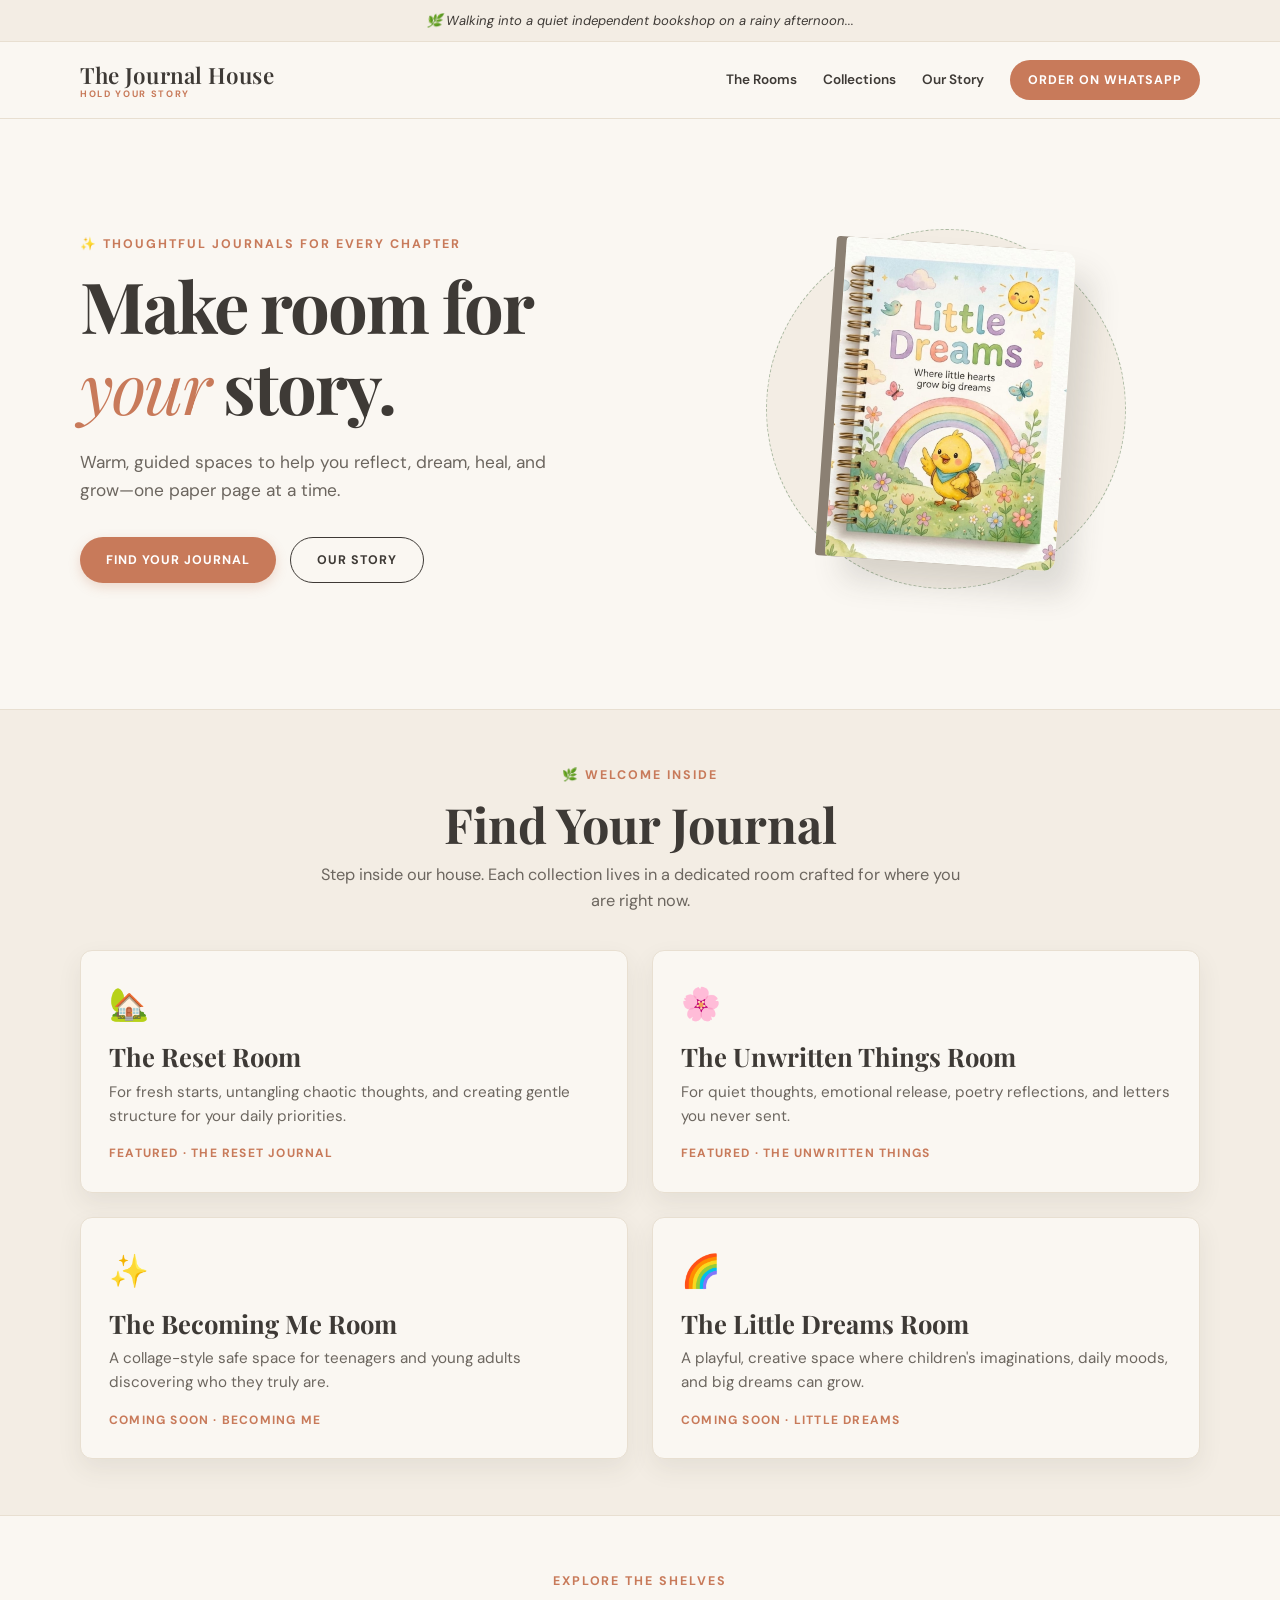
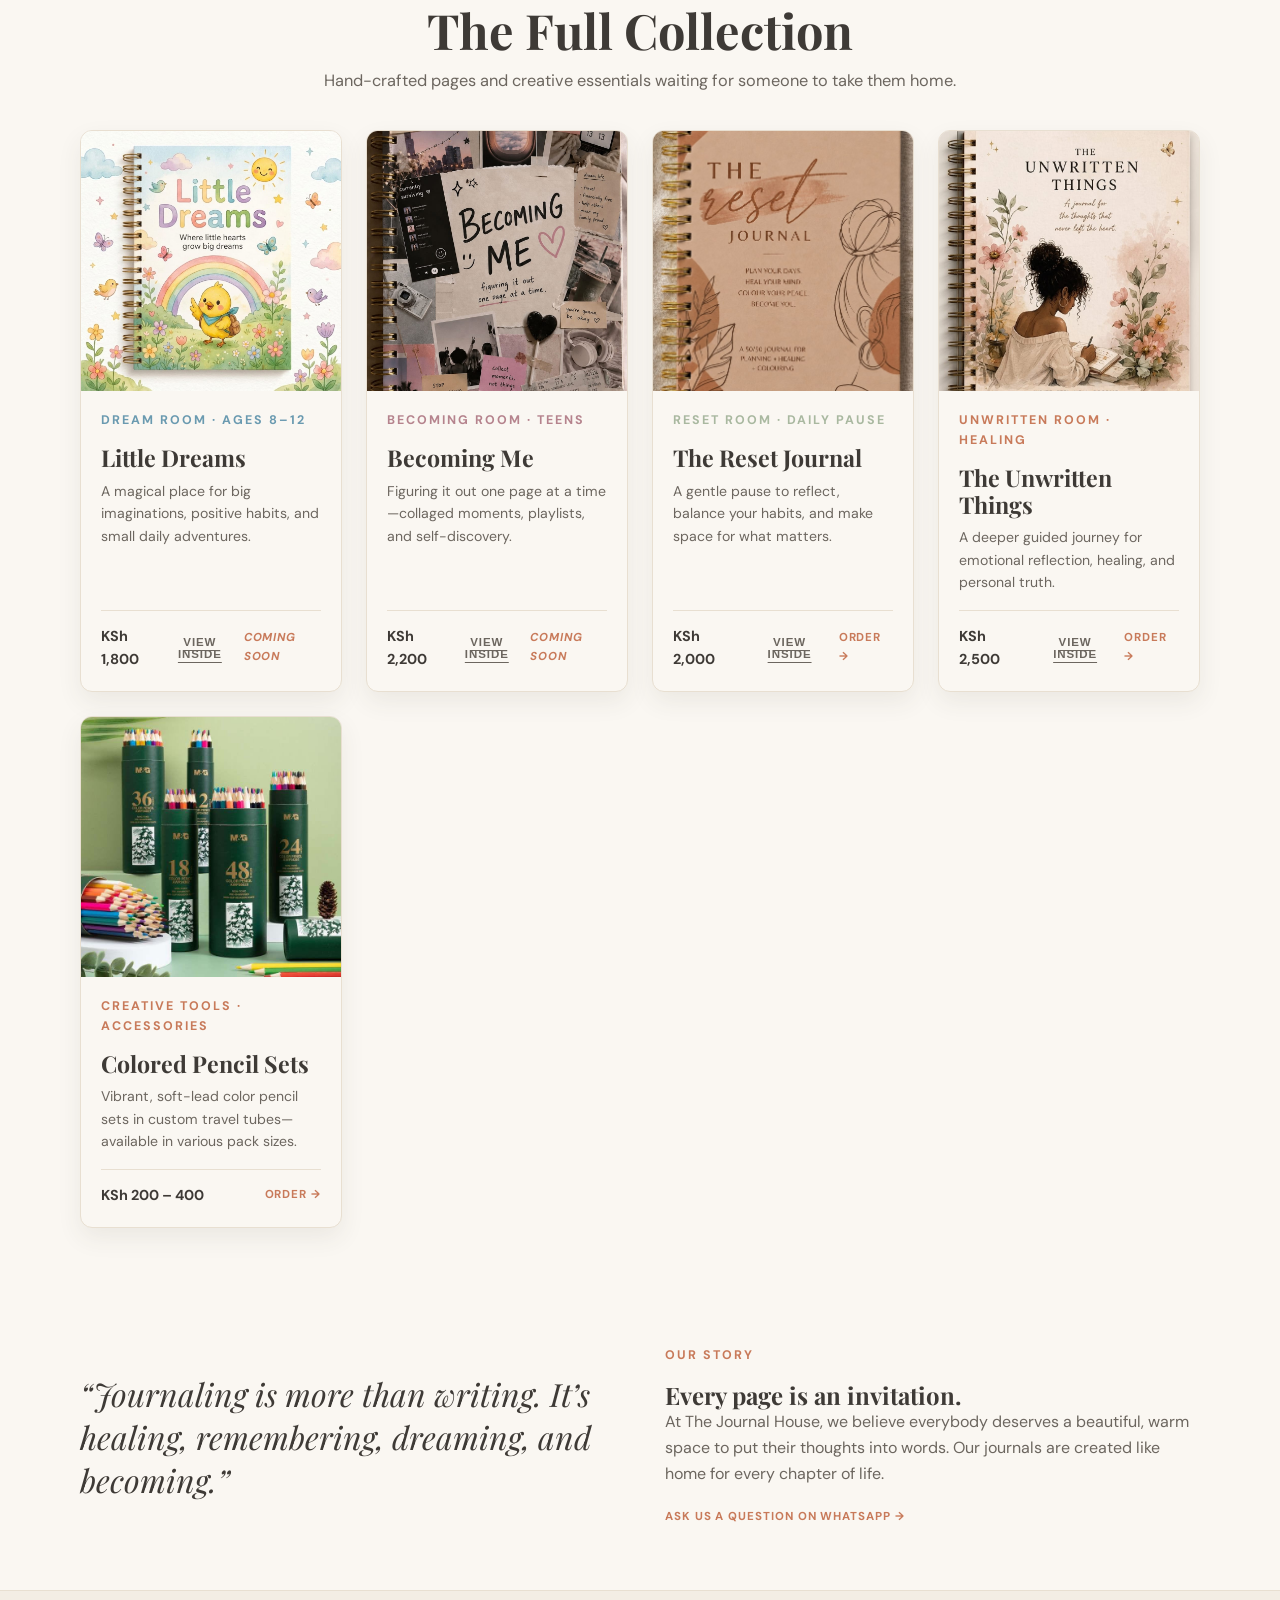
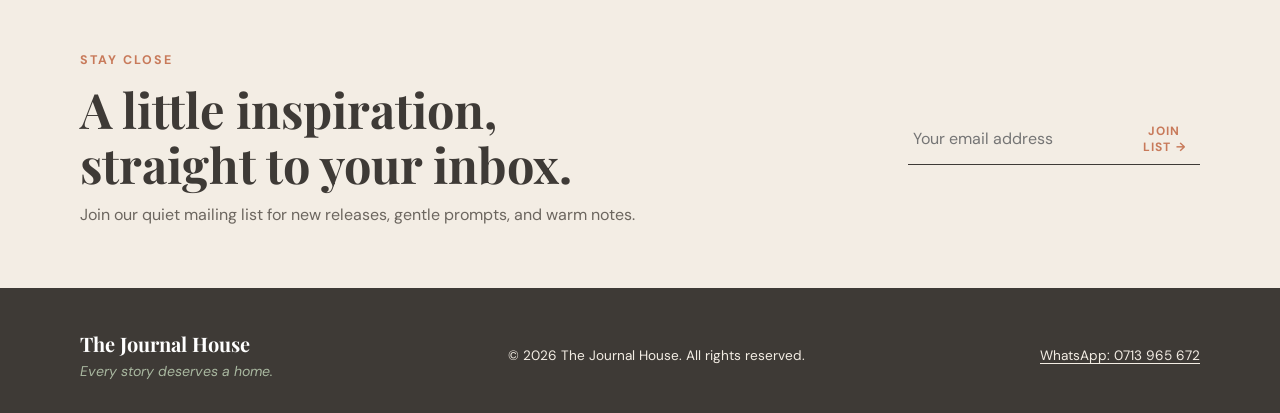
==== index.html @ 1376889e "Update index.html" ====
<!doctype html>
<html lang="en">
<head>
  <meta charset="utf-8">
  <meta name="viewport" content="width=device-width, initial-scale=1">
  <meta name="description" content="The Journal House — a quiet space for your thoughts, dreams, and healing.">
  <title>The Journal House | Every story deserves a home</title>
  <link rel="preconnect" href="https://fonts.googleapis.com">
  <link rel="preconnect" href="https://fonts.gstatic.com" crossorigin>
  <link href="https://fonts.googleapis.com/css2?family=DM+Sans:wght@400;500;600;700&family=Playfair+Display:ital,wght@0,500;0,600;0,700;1,400;1,500;1,600&display=swap" rel="stylesheet">
  <style>
    :root { 
      --bg-ivory: #FAF7F2; 
      --bg-linen: #F3EDE4; 
      --charcoal: #3E3A36; 
      --terracotta: #C87A5A; 
      --terracotta-hover: #b06547;
      --sage: #A9B8A0; 
      --dusty-rose: #D7B4B2; 
      --border-line: #E8DFD1; 
      --text-muted: #6C665F; 
      --card-shadow: 0 10px 25px rgba(62, 58, 54, 0.08);
    }

    * { box-sizing: border-box; }
    html { scroll-behavior: smooth; }
    body { 
      margin: 0; 
      color: var(--charcoal); 
      background: var(--bg-ivory); 
      font-family: "DM Sans", sans-serif; 
      line-height: 1.6; 
    }
    a { color: inherit; }
    .wrap { width: min(1120px, calc(100% - 40px)); margin: auto; }
    .eyebrow { 
      margin: 0 0 10px; 
      color: var(--terracotta); 
      font-size: .78rem; 
      font-weight: 700; 
      letter-spacing: .16em; 
      text-transform: uppercase; 
    }
    h1, h2, h3 { font-family: "Playfair Display", serif; line-height: 1.15; margin: 0; color: var(--charcoal); }

    /* Top Announcement Bar */
    .topbar { 
      background: var(--bg-linen); 
      color: var(--charcoal); 
      text-align: center; 
      padding: 10px 20px; 
      font-size: .82rem; 
      border-bottom: 1px solid var(--border-line);
      font-style: italic;
    }

    /* Navigation */
    header { 
      position: sticky; 
      z-index: 10; 
      top: 0; 
      border-bottom: 1px solid var(--border-line); 
      background: rgba(250, 247, 242, 0.95); 
      backdrop-filter: blur(10px); 
    }
    .nav { height: 76px; display: flex; justify-content: space-between; align-items: center; gap: 20px; }
    .brand { text-decoration: none; font: 600 1.4rem "Playfair Display", serif; letter-spacing: .01em; color: var(--charcoal); }
    .brand small { display: block; margin-top: -2px; color: var(--terracotta); font: 700 .58rem "DM Sans", sans-serif; letter-spacing: .18em; text-transform: uppercase; }
    nav { display: flex; align-items: center; gap: 26px; }
    nav a { font-size: .85rem; font-weight: 600; text-decoration: none; color: var(--charcoal); }
    
    /* Buttons */
    .nav-order, .button { 
      display: inline-flex; 
      justify-content: center; 
      align-items: center; 
      min-height: 46px; 
      border: 0; 
      border-radius: 24px;
      cursor: pointer; 
      text-decoration: none; 
      font: 700 .78rem "DM Sans", sans-serif; 
      letter-spacing: .08em; 
      text-transform: uppercase; 
      transition: all .25s ease; 
    }
    .nav-order { min-height: 40px; padding: 0 18px; background: var(--terracotta); color: white; }
    .button { padding: 0 26px; background: var(--terracotta); color: white; box-shadow: 0 4px 12px rgba(200, 122, 90, 0.25); }
    .button:hover, .nav-order:hover { transform: translateY(-2px); background: var(--charcoal); color: white; }
    .button.light { background: transparent; border: 1px solid var(--charcoal); color: var(--charcoal); box-shadow: none; }
    .button.light:hover { background: var(--charcoal); color: white; }
    
    /* Hero Section */
    .hero { overflow: hidden; background: var(--bg-ivory); position: relative; padding: 40px 0 50px; }
    .hero-grid { min-height: 500px; display: grid; grid-template-columns: 1.05fr .95fr; align-items: center; gap: 50px; }
    .hero h1 { max-width: 630px; font-size: clamp(2.8rem, 5.5vw, 4.8rem); letter-spacing: -.03em; }
    .hero h1 em { color: var(--terracotta); font-style: italic; font-weight: 400; }
    .hero .lead { max-width: 480px; margin: 22px 0 32px; color: var(--text-muted); font-size: 1.08rem; }
    .hero-actions { display: flex; flex-wrap: wrap; gap: 14px; }
    
    .hero-art { position: relative; height: 420px; perspective: 1000px; }
    .circle { position: absolute; width: 360px; height: 360px; top: 30px; left: 50%; transform: translateX(-50%); background: var(--bg-linen); border-radius: 50%; border: 1px dashed var(--sage); }
    
    /* Flipping Book Showcase */
    .journal-flip-container {
      position: absolute;
      top: 45px;
      left: 50%;
      width: 230px;
      height: 320px;
      transform: translateX(-48%) rotate(4deg);
      cursor: pointer;
    }
    .journal-card {
      position: absolute;
      inset: 0;
      border-radius: 4px 12px 12px 4px;
      box-shadow: -10px 0 #8b8073, 18px 22px 30px rgba(62,58,54,0.15);
      overflow: hidden;
      opacity: 0;
      transform: scale(0.95) translateY(10px);
      transition: all 0.6s cubic-bezier(0.4, 0, 0.2, 1);
      background: var(--bg-linen);
    }
    .journal-card.active { opacity: 1; transform: scale(1) translateY(0); z-index: 2; }
    .journal-card img { width: 100%; height: 100%; object-fit: cover; }
    
    /* Sections General */
    section { padding: 56px 0; }
    .intro { max-width: 650px; margin: 0 auto 36px; text-align: center; }
    .intro h2 { font-size: clamp(2.2rem, 3.8vw, 3.2rem); }
    .intro p:last-child { margin: 10px auto 0; color: var(--text-muted); font-size: 1.02rem; }

    /* Find Your Journal (Rooms) */
    .find-your-journal { background: var(--bg-linen); border-top: 1px solid var(--border-line); border-bottom: 1px solid var(--border-line); }
    .house-rooms-grid { display: grid; grid-template-columns: repeat(2, 1fr); gap: 24px; margin-top: 24px; }
    .room-card { 
      background: var(--bg-ivory); 
      padding: 28px; 
      border-radius: 12px; 
      border: 1px solid var(--border-line); 
      box-shadow: var(--card-shadow);
      transition: transform .3s ease;
      display: flex;
      flex-direction: column;
      justify-content: space-between;
    }
    .room-card:hover { transform: translateY(-4px); }
    .room-icon { font-size: 2rem; margin-bottom: 12px; display: block; }
    .room-card h3 { font-size: 1.6rem; margin-bottom: 8px; }
    .room-card p { color: var(--text-muted); font-size: .95rem; margin: 0 0 16px; }
    .room-tag { font-size: .75rem; font-weight: 700; letter-spacing: .1em; text-transform: uppercase; color: var(--terracotta); }

    /* Collections Section */
    .collections { background: var(--bg-ivory); }
    .products { 
      display: grid; 
      grid-template-columns: repeat(auto-fit, minmax(240px, 1fr)); 
      gap: 24px; 
    }
    .product { 
      overflow: hidden; 
      border: 1px solid var(--border-line); 
      border-radius: 12px;
      background: var(--bg-ivory); 
      display: flex; 
      flex-direction: column; 
      box-shadow: var(--card-shadow);
      transition: transform .3s ease, box-shadow .3s ease;
    }
    .product:hover { transform: translateY(-5px); box-shadow: 0 15px 30px rgba(62,58,54,0.12); }
    .product-image { height: 260px; overflow: hidden; background: var(--bg-linen); position: relative; }
    .product-image img { width: 100%; height: 100%; object-fit: cover; transition: transform .5s; }
    .product:hover img { transform: scale(1.04); }
    .product-copy { padding: 20px; flex-grow: 1; display: flex; flex-direction: column; }
    .product h3 { margin-top: 4px; font-size: 1.45rem; }
    .product p { min-height: 42px; margin: 8px 0 16px; color: var(--text-muted); font-size: .88rem; }
    .product-footer { display: flex; justify-content: space-between; align-items: center; gap: 8px; padding-top: 14px; border-top: 1px solid var(--border-line); margin-top: auto; }
    .price { font-weight: 700; font-size: .9rem; color: var(--charcoal); }
    .actions-group { display: flex; gap: 10px; align-items: center; }
    .preview-btn { background: none; border: none; color: var(--text-muted); font-size: .72rem; font-weight: 700; letter-spacing: .08em; text-transform: uppercase; cursor: pointer; padding: 0; text-decoration: underline; text-underline-offset: 4px; }
    .preview-btn:hover { color: var(--terracotta); }
    .text-link { color: var(--terracotta); font-size: .72rem; font-weight: 700; letter-spacing: .08em; text-decoration: none; text-transform: uppercase; }
    
    .coming-soon-text { color: var(--terracotta); font-size: .72rem; font-weight: 700; letter-spacing: .08em; text-transform: uppercase; font-style: italic; }
    .button.disabled { background: var(--border-line); color: var(--text-muted); cursor: not-allowed; box-shadow: none; }

    /* Modals */
    .modal { display: none; position: fixed; z-index: 100; inset: 0; background: rgba(62,58,54,0.75); backdrop-filter: blur(5px); justify-content: center; align-items: center; padding: 20px; }
    .modal.active { display: flex; }
    .modal-content { background: var(--bg-ivory); width: min(780px, 100%); max-height: 90vh; overflow-y: auto; border-radius: 12px; padding: 36px; position: relative; box-shadow: 0 25px 50px rgba(0,0,0,0.25); border: 1px solid var(--border-line); }
    .close-modal { position: absolute; top: 20px; right: 20px; background: none; border: none; font-size: 1.6rem; cursor: pointer; color: var(--charcoal); }
    .preview-header { margin-bottom: 20px; }
    .preview-header h3 { font-size: 2.1rem; }
    .preview-body { display: grid; grid-template-columns: 1.1fr 0.9fr; gap: 26px; align-items: center; }
    .preview-page-img { width: 100%; max-height: 480px; object-fit: contain; border: 1px solid var(--border-line); border-radius: 8px; background: var(--bg-linen); }
    .preview-details p { color: var(--text-muted); font-size: .95rem; margin-bottom: 22px; }

    /* Story Section */
    .about-grid { display: grid; grid-template-columns: 1fr 1fr; align-items: center; gap: 50px; }
    .quote { font: italic clamp(1.5rem, 2.5vw, 2.2rem)/1.35 "Playfair Display", serif; color: var(--charcoal); }
    .about-copy { color: var(--text-muted); }
    .about-copy p { margin: 0 0 16px; }

    /* Mailing List Section */
    .join { padding: 60px 0; background: var(--bg-linen); border-top: 1px solid var(--border-line); }
    .join-grid { display: grid; grid-template-columns: 1fr auto; gap: 40px; align-items: center; }
    .join h2 { font-size: clamp(2.2rem, 3.8vw, 3.2rem); }
    .join p:not(.eyebrow) { margin: 10px 0 0; color: var(--text-muted); }
    .signup { display: flex; width: min(100%, 440px); border-bottom: 1.5px solid var(--charcoal); }
    .signup input { width: 100%; border: 0; outline: 0; background: transparent; padding: 12px 5px; font: inherit; color: var(--charcoal); }
    .signup button { border: 0; background: transparent; color: var(--terracotta); cursor: pointer; font: 700 .75rem "DM Sans", sans-serif; letter-spacing: .1em; text-transform: uppercase; }

    /* Footer */
    footer { padding: 40px 0 30px; background: var(--charcoal); color: var(--bg-linen); font-size: .85rem; }
    .foot { display: flex; justify-content: space-between; gap: 20px; align-items: center; }
    .foot strong { color: #fff; font-family: "Playfair Display", serif; font-size: 1.25rem; display: block; }
    .foot-quote { font-style: italic; color: var(--sage); margin-top: 4px; font-size: .88rem; }
    .foot a { color: var(--bg-linen); text-decoration: underline; text-underline-offset: 3px; }

    @media (max-width: 1024px) { 
      .house-rooms-grid { grid-template-columns: 1fr 1fr; }
    }
    @media (max-width: 760px) { 
      nav a:not(.nav-order) { display: none; } 
      .nav { height: 68px; } 
      .hero-grid, .about-grid, .join-grid, .house-rooms-grid { grid-template-columns: 1fr; gap: 24px; } 
      .hero-grid { padding: 30px 0 20px; } 
      .hero-art { height: 330px; } 
      .circle { width: 280px; height: 280px; } 
      .journal-flip-container { transform: translateX(-48%) rotate(4deg) scale(.85); transform-origin: top center; } 
      section { padding: 44px 0; } 
      .foot { flex-direction: column; align-items: flex-start; } 
      .preview-body { grid-template-columns: 1fr; }
    }
  </style>
</head>
<body>
  <div class="topbar">🌿 Walking into a quiet independent bookshop on a rainy afternoon...</div>
  
  <header>
    <div class="wrap nav">
      <a class="brand" href="#top">The Journal House<small>Hold your story</small></a>
      <nav>
        <a href="#find-your-journal">The Rooms</a>
        <a href="#collections">Collections</a>
        <a href="#our-story">Our Story</a>
        <a class="nav-order" href="https://wa.me/254713965672?text=Hello%20The%20Journal%20House%2C%20I%27d%20like%20to%20place%20an%20order." target="_blank" rel="noopener">Order on WhatsApp</a>
      </nav>
    </div>
  </header>

  <main id="top">
    <!-- Hero Section -->
    <section class="hero">
      <div class="wrap hero-grid">
        <div>
          <p class="eyebrow">✨ Thoughtful Journals For Every Chapter</p>
          <h1>Make room for <em>your</em> story.</h1>
          <p class="lead">Warm, guided spaces to help you reflect, dream, heal, and grow—one paper page at a time.</p>
          <div class="hero-actions">
            <a class="button" href="#find-your-journal">Find Your Journal</a>
            <a class="button light" href="#our-story">Our Story</a>
          </div>
        </div>
        <div class="hero-art" aria-label="Interactive Journal Showcase">
          <div class="circle"></div>
          <div class="journal-flip-container" onclick="nextHeroJournal()" title="Click to flip cover">
            <div class="journal-card active">
              <img src="733364.jpg" alt="Little Dreams Journal Cover">
            </div>
            <div class="journal-card">
              <img src="746750.jpg" alt="Becoming Me Journal Cover">
            </div>
            <div class="journal-card">
              <img src="673801.png" alt="The Reset Journal Cover">
            </div>
          </div>
        </div>
      </div>
    </section>

    <!-- Find Your Journal (House Rooms Concept) -->
    <section id="find-your-journal" class="find-your-journal">
      <div class="wrap">
        <div class="intro">
          <p class="eyebrow">🌿 Welcome Inside</p>
          <h2>Find Your Journal</h2>
          <p>Step inside our house. Each collection lives in a dedicated room crafted for where you are right now.</p>
        </div>
        <div class="house-rooms-grid">
          
          <div class="room-card">
            <div>
              <span class="room-icon">🏡</span>
              <h3>The Reset Room</h3>
              <p>For fresh starts, untangling chaotic thoughts, and creating gentle structure for your daily priorities.</p>
            </div>
            <span class="room-tag">Featured · The Reset Journal</span>
          </div>

          <div class="room-card">
            <div>
              <span class="room-icon">🌸</span>
              <h3>The Unwritten Things Room</h3>
              <p>For quiet thoughts, emotional release, poetry reflections, and letters you never sent.</p>
            </div>
            <span class="room-tag">Featured · The Unwritten Things</span>
          </div>

          <div class="room-card">
            <div>
              <span class="room-icon">✨</span>
              <h3>The Becoming Me Room</h3>
              <p>A collage-style safe space for teenagers and young adults discovering who they truly are.</p>
            </div>
            <span class="room-tag">Coming Soon · Becoming Me</span>
          </div>

          <div class="room-card">
            <div>
              <span class="room-icon">🌈</span>
              <h3>The Little Dreams Room</h3>
              <p>A playful, creative space where children's imaginations, daily moods, and big dreams can grow.</p>
            </div>
            <span class="room-tag">Coming Soon · Little Dreams</span>
          </div>

        </div>
      </div>
    </section>

    <!-- Product Collections -->
    <section id="collections" class="collections">
      <div class="wrap">
        <div class="intro">
          <p class="eyebrow">Explore The Shelves</p>
          <h2>The Full Collection</h2>
          <p>Hand-crafted pages and creative essentials waiting for someone to take them home.</p>
        </div>
        <div class="products">
          
          <!-- Product 1: Little Dreams -->
          <article class="product">
            <div class="product-image">
              <img src="733364.jpg" alt="Little Dreams Journal Cover">
            </div>
            <div class="product-copy">
              <span class="eyebrow" style="color:#6A9AB0;">Dream Room · Ages 8–12</span>
              <h3>Little Dreams</h3>
              <p>A magical place for big imaginations, positive habits, and small daily adventures.</p>
              <div class="product-footer">
                <span class="price">KSh 1,800</span>
                <div class="actions-group">
                  <button class="preview-btn" onclick="openModal('modal-dreams')">View Inside</button>
                  <span class="coming-soon-text">Coming Soon</span>
                </div>
              </div>
            </div>
          </article>

          <!-- Product 2: Becoming Me -->
          <article class="product">
            <div class="product-image">
              <img src="746750.jpg" alt="Becoming Me Journal Cover">
            </div>
            <div class="product-copy">
              <span class="eyebrow" style="color:#B5838D;">Becoming Room · Teens</span>
              <h3>Becoming Me</h3>
              <p>Figuring it out one page at a time—collaged moments, playlists, and self-discovery.</p>
              <div class="product-footer">
                <span class="price">KSh 2,200</span>
                <div class="actions-group">
                  <button class="preview-btn" onclick="openModal('modal-becoming')">View Inside</button>
                  <span class="coming-soon-text">Coming Soon</span>
                </div>
              </div>
            </div>
          </article>

          <!-- Product 3: The Reset Journal -->
          <article class="product">
            <div class="product-image">
              <img src="673801.png" alt="The Reset Journal Cover">
            </div>
            <div class="product-copy">
              <span class="eyebrow" style="color:var(--sage);">Reset Room · Daily Pause</span>
              <h3>The Reset Journal</h3>
              <p>A gentle pause to reflect, balance your habits, and make space for what matters.</p>
              <div class="product-footer">
                <span class="price">KSh 2,000</span>
                <div class="actions-group">
                  <button class="preview-btn" onclick="openModal('modal-reset')">View Inside</button>
                  <a class="text-link" href="https://wa.me/254713965672?text=Hello%20The%20Journal%20House%2C%20I%27d%20like%20to%20order%20The%20Reset%20Journal." target="_blank" rel="noopener">Order →</a>
                </div>
              </div>
            </div>
          </article>

          <!-- Product 4: The Unwritten Things -->
          <article class="product">
            <div class="product-image">
              <img src="660230.jpeg" alt="The Unwritten Things Journal Cover">
            </div>
            <div class="product-copy">
              <span class="eyebrow" style="color:var(--terracotta);">Unwritten Room · Healing</span>
              <h3>The Unwritten Things</h3>
              <p>A deeper guided journey for emotional reflection, healing, and personal truth.</p>
              <div class="product-footer">
                <span class="price">KSh 2,500</span>
                <div class="actions-group">
                  <button class="preview-btn" onclick="openModal('modal-unwritten')">View Inside</button>
                  <a class="text-link" href="https://wa.me/254713965672?text=Hello%20The%20Journal%20House%2C%20I%27d%20like%20to%20order%20The%20Unwritten%20Things%20journal." target="_blank" rel="noopener">Order →</a>
                </div>
              </div>
            </div>
          </article>

          <!-- Product 5: Premium Color Pencils -->
          <article class="product">
            <div class="product-image">
              <img src="747805.jpg" alt="M&G Colored Pencils Tube Set">
            </div>
            <div class="product-copy">
              <span class="eyebrow" style="color:var(--terracotta);">Creative Tools · Accessories</span>
              <h3>Colored Pencil Sets</h3>
              <p>Vibrant, soft-lead color pencil sets in custom travel tubes—available in various pack sizes.</p>
              <div class="product-footer">
                <span class="price">KSh 200 – 400</span>
                <div class="actions-group">
                  <a class="text-link" href="https://wa.me/254713965672?text=Hello%20The%20Journal%20House%2C%20I%27d%20like%20to%20order%20Colored%20Pencils." target="_blank" rel="noopener">Order →</a>
                </div>
              </div>
            </div>
          </article>

        </div>
      </div>
    </section>

    <!-- Preview Modals -->
    <div id="modal-dreams" class="modal">
      <div class="modal-content">
        <button class="close-modal" onclick="closeModal('modal-dreams')">&times;</button>
        <div class="preview-header">
          <span class="eyebrow" style="color:#6A9AB0;">Inside Preview · Ages 8–12</span>
          <h3>Little Dreams Journal</h3>
        </div>
        <div class="preview-body">
          <img class="preview-page-img" src="littledreams-preview.png" alt="Little Dreams Interior Page Preview">
          <div class="preview-details">
            <p>Packed with playful activities, color-by-numbers, word searches, daily mood check-ins, and creative drawing prompts designed to inspire young dreamers.</p>
            <button class="button disabled" disabled>Coming Soon</button>
          </div>
        </div>
      </div>
    </div>

    <div id="modal-becoming" class="modal">
      <div class="modal-content">
        <button class="close-modal" onclick="closeModal('modal-becoming')">&times;</button>
        <div class="preview-header">
          <span class="eyebrow" style="color:#B5838D;">Inside Preview · Becoming Room</span>
          <h3>Becoming Me Journal</h3>
        </div>
        <div class="preview-body">
          <img class="preview-page-img" src="becoming-preview.png" alt="Becoming Me Interior Page Preview">
          <div class="preview-details">
            <p>Filled with aesthetic mood boards, monthly playlists, habit trackers, and open reflection spaces designed to help you document your growth journey.</p>
            <button class="button disabled" disabled>Coming Soon</button>
          </div>
        </div>
      </div>
    </div>

    <div id="modal-reset" class="modal">
      <div class="modal-content">
        <button class="close-modal" onclick="closeModal('modal-reset')">&times;</button>
        <div class="preview-header">
          <span class="eyebrow" style="color:var(--sage);">Inside Preview · Reset Room</span>
          <h3>The Reset Journal</h3>
        </div>
        <div class="preview-body">
          <img class="preview-page-img" src="reset-preview.jpg" alt="The Reset Journal Interior Page Preview">
          <div class="preview-details">
            <p>Includes weekly reset structures, daily check-ins, coloring pages, and financial tracking layouts to help you slow down and focus on essential priorities.</p>
            <a class="button" href="https://wa.me/254713965672?text=Hello%20The%20Journal%20House%2C%20I%27d%20like%20to%20order%20The%20Reset%20Journal." target="_blank" rel="noopener">Order This Journal</a>
          </div>
        </div>
      </div>
    </div>

    <div id="modal-unwritten" class="modal">
      <div class="modal-content">
        <button class="close-modal" onclick="closeModal('modal-unwritten')">&times;</button>
        <div class="preview-header">
          <span class="eyebrow" style="color:var(--terracotta);">Inside Preview · Unwritten Room</span>
          <h3>The Unwritten Things</h3>
        </div>
        <div class="preview-body">
          <img class="preview-page-img" src="unwritten-preview.jpg" alt="The Unwritten Things Interior Page Preview">
          <div class="preview-details">
            <p>Features deep poetry reflections, 'Letters Never Sent' writing prompts, personal check-ins, and gentle spaces created for emotional release and healing.</p>
            <a class="button" href="https://wa.me/254713965672?text=Hello%20The%20Journal%20House%2C%20I%27d%20like%20to%20order%20The%20Unwritten%20Things%20journal." target="_blank" rel="noopener">Order This Journal</a>
          </div>
        </div>
      </div>
    </div>

    <!-- Story Section -->
    <section id="our-story">
      <div class="wrap about-grid">
        <p class="quote">“Journaling is more than writing. It’s healing, remembering, dreaming, and becoming.”</p>
        <div class="about-copy">
          <p class="eyebrow">Our Story</p>
          <h2>Every page is an invitation.</h2>
          <p>At The Journal House, we believe everybody deserves a beautiful, warm space to put their thoughts into words. Our journals are created like home for every chapter of life.</p>
          <a class="text-link" href="https://wa.me/254713965672?text=Hello%20The%20Journal%20House%2C%20I%20have%20a%20question." target="_blank" rel="noopener">Ask us a question on WhatsApp →</a>
        </div>
      </div>
    </section>

    <!-- Mailing List -->
    <section id="join" class="join">
      <div class="wrap join-grid">
        <div>
          <p class="eyebrow">Stay Close</p>
          <h2>A little inspiration,<br>straight to your inbox.</h2>
          <p>Join our quiet mailing list for new releases, gentle prompts, and warm notes.</p>
        </div>
        <form class="signup" onsubmit="joinList(event)">
          <input id="email" type="email" placeholder="Your email address" required aria-label="Your email address">
          <button type="submit">Join list →</button>
        </form>
      </div>
    </section>
  </main>

  <footer>
    <div class="wrap foot">
      <div>
        <strong>The Journal House</strong>
        <span class="foot-quote">Every story deserves a home.</span>
      </div>
      <span>© 2026 The Journal House. All rights reserved.</span>
      <a href="https://wa.me/254713965672" target="_blank" rel="noopener">WhatsApp: 0713 965 672</a>
    </div>
  </footer>

  <script>
    let currentHeroIdx = 0;
    const heroCards = document.querySelectorAll('.journal-card');
    
    function nextHeroJournal() {
      if (!heroCards.length) return;
      heroCards[currentHeroIdx].classList.remove('active');
      currentHeroIdx = (currentHeroIdx + 1) % heroCards.length;
      heroCards[currentHeroIdx].classList.add('active');
    }

    setInterval(nextHeroJournal, 3500);

    function joinList(event) { 
      event.preventDefault(); 
      const email = document.getElementById('email').value; 
      window.open('https://wa.me/254713965672?text=' + encodeURIComponent('Hello The Journal House, I would like to join the mailing list. My email is ' + email), '_blank'); 
    }

    function openModal(id) {
      document.getElementById(id).classList.add('active');
    }

    function closeModal(id) {
      document.getElementById(id).classList.remove('active');
    }

    window.onclick = function(event) {
      if (event.target.classList.contains('modal')) {
        event.target.classList.remove('active');
      }
    }
  </script>
</body>
</html>
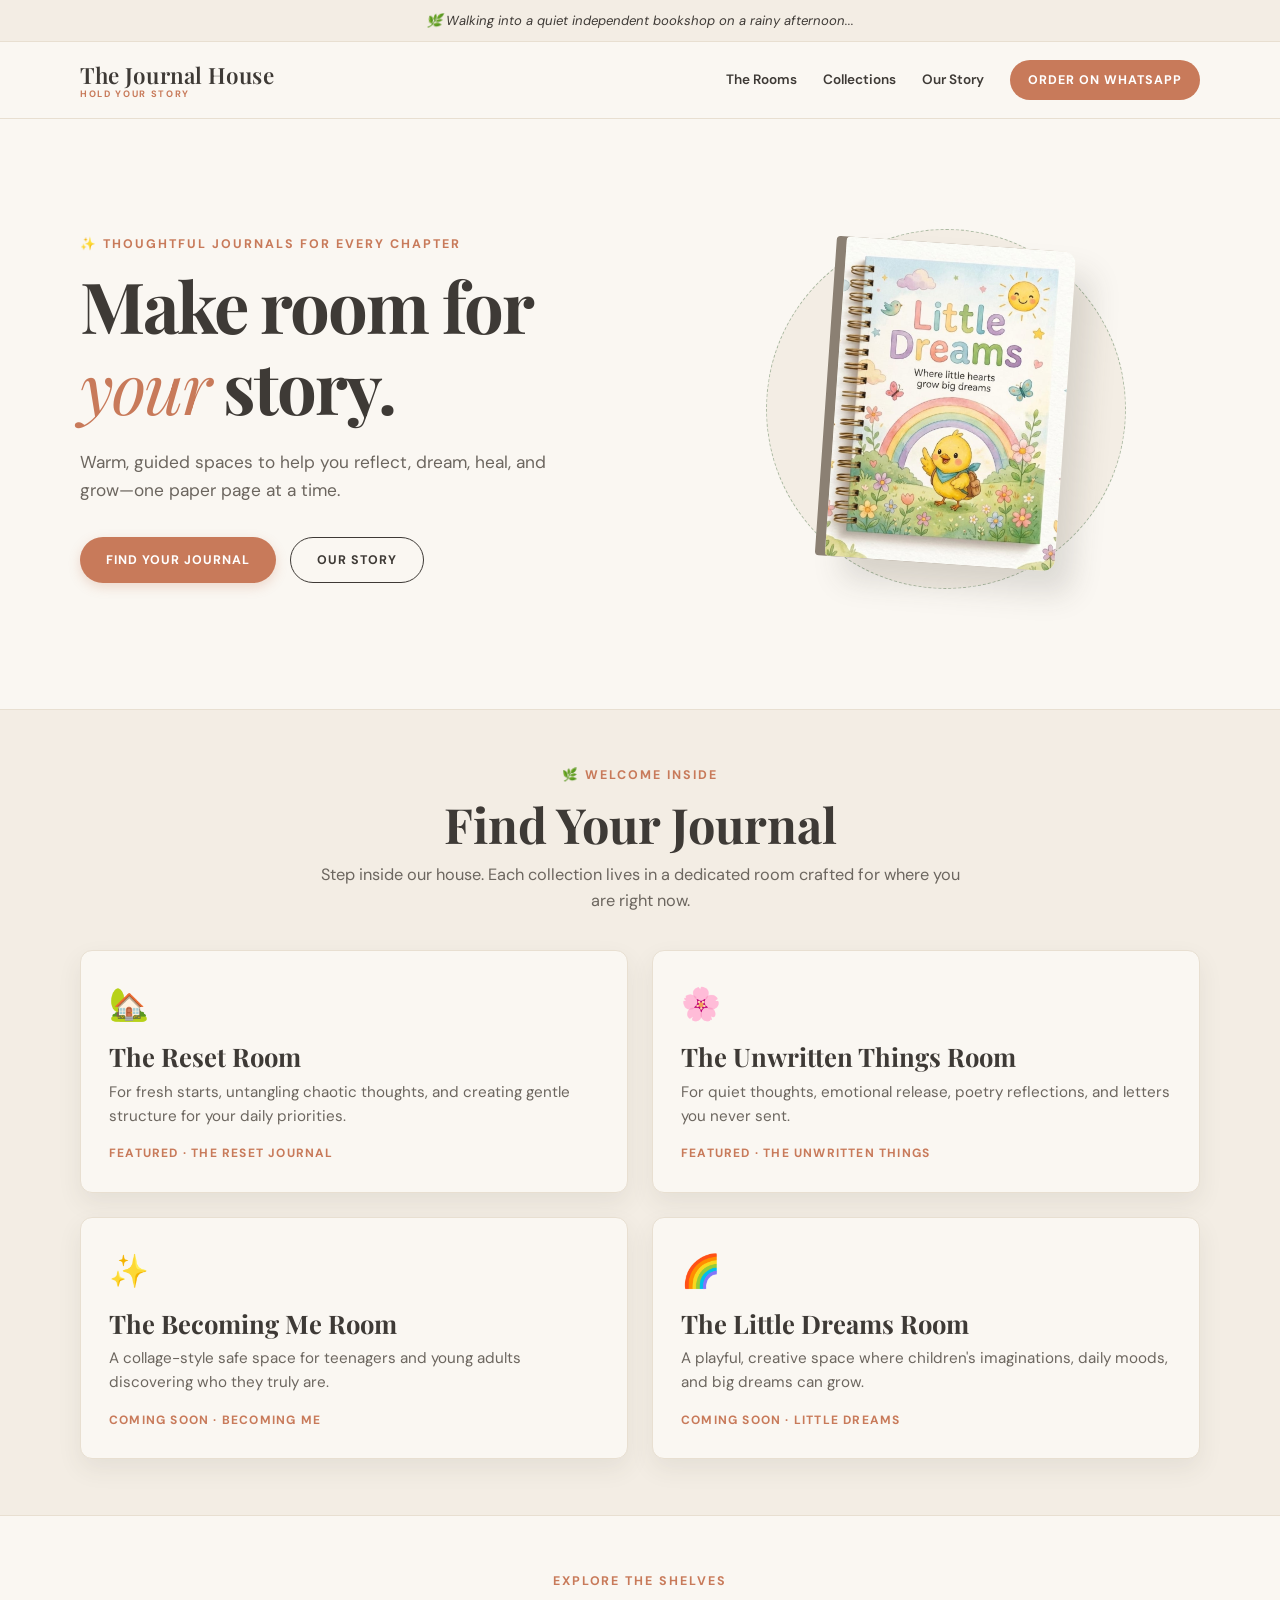
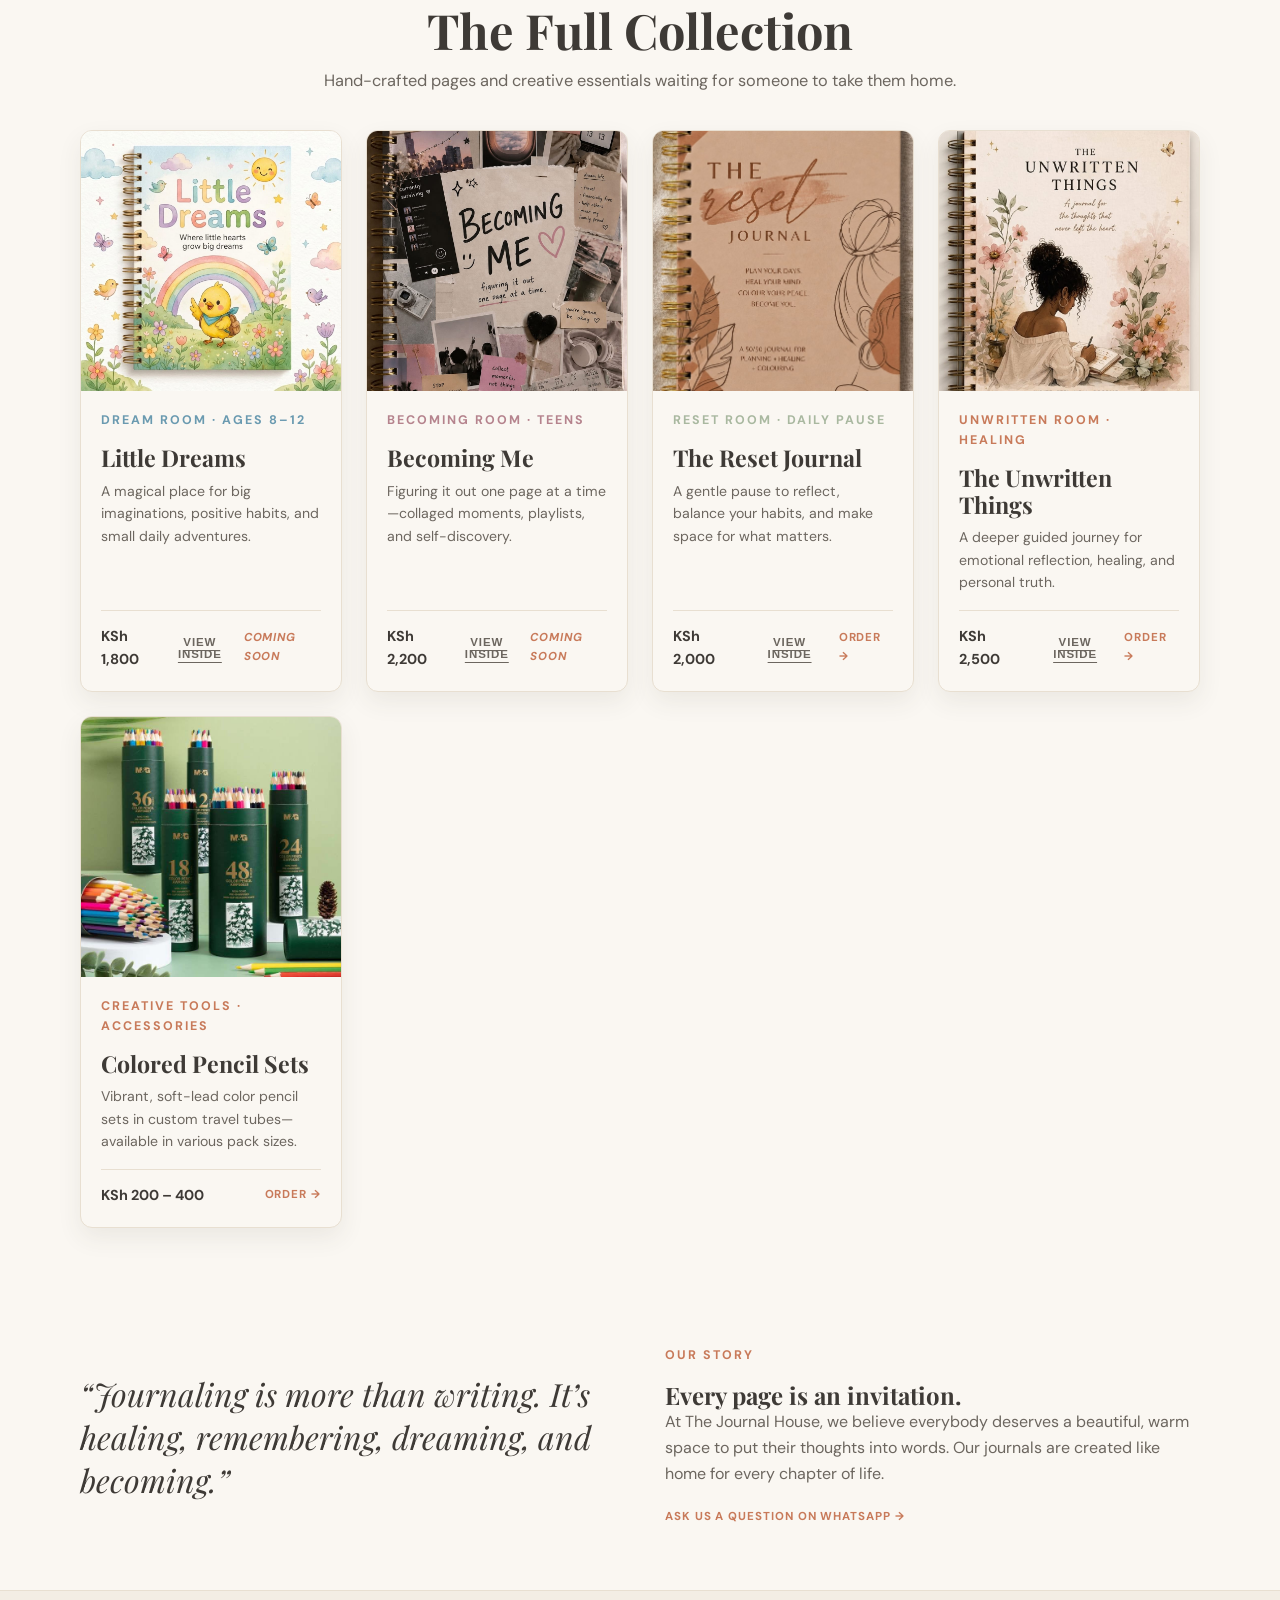
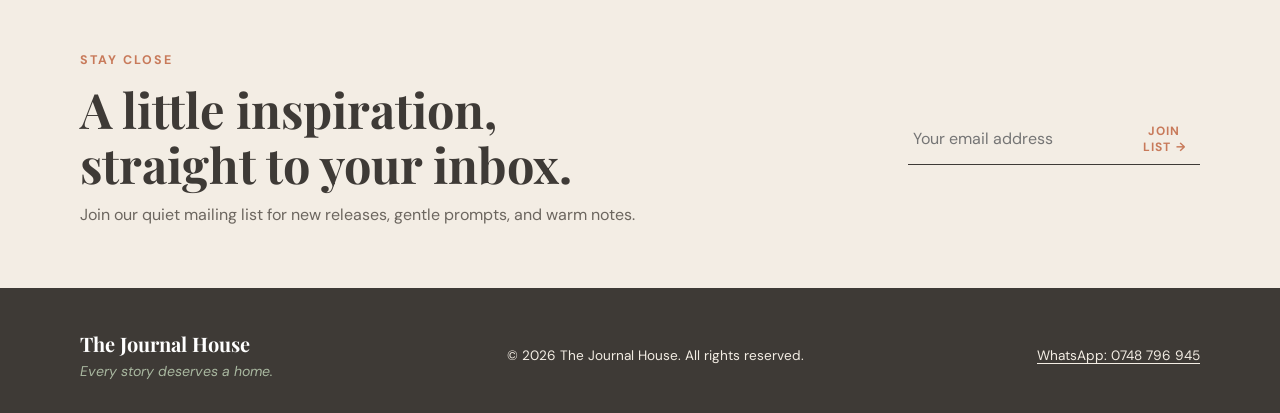
==== commit 943606c0: "Update index.html" ====
--- a/index.html
+++ b/index.html
@@ -240,12 +240,12 @@
   
   <header>
     <div class="wrap nav">
-      <a class="brand" href="#top">The Journal House<small>Hold your story</small></a>
+      <a class="brand" href="#">The Journal House<small>Hold your story</small></a>
       <nav>
         <a href="#find-your-journal">The Rooms</a>
         <a href="#collections">Collections</a>
         <a href="#our-story">Our Story</a>
-        <a class="nav-order" href="https://wa.me/254713965672?text=Hello%20The%20Journal%20House%2C%20I%27d%20like%20to%20place%20an%20order." target="_blank" rel="noopener">Order on WhatsApp</a>
+        <a class="nav-order" href="https://wa.me/254748796945?text=Hello%20The%20Journal%20House%2C%20I%27d%20like%20to%20place%20an%20order." target="_blank" rel="noopener">Order on WhatsApp</a>
       </nav>
     </div>
   </header>
@@ -391,7 +391,7 @@
                 <span class="price">KSh 2,000</span>
                 <div class="actions-group">
                   <button class="preview-btn" onclick="openModal('modal-reset')">View Inside</button>
-                  <a class="text-link" href="https://wa.me/254713965672?text=Hello%20The%20Journal%20House%2C%20I%27d%20like%20to%20order%20The%20Reset%20Journal." target="_blank" rel="noopener">Order →</a>
+                  <a class="text-link" href="https://wa.me/254748796945?text=Hello%20The%20Journal%20House%2C%20I%27d%20like%20to%20order%20The%20Reset%20Journal." target="_blank" rel="noopener">Order →</a>
                 </div>
               </div>
             </div>
@@ -410,7 +410,7 @@
                 <span class="price">KSh 2,500</span>
                 <div class="actions-group">
                   <button class="preview-btn" onclick="openModal('modal-unwritten')">View Inside</button>
-                  <a class="text-link" href="https://wa.me/254713965672?text=Hello%20The%20Journal%20House%2C%20I%27d%20like%20to%20order%20The%20Unwritten%20Things%20journal." target="_blank" rel="noopener">Order →</a>
+                  <a class="text-link" href="https://wa.me/254748796945?text=Hello%20The%20Journal%20House%2C%20I%27d%20like%20to%20order%20The%20Unwritten%20Things%20journal." target="_blank" rel="noopener">Order →</a>
                 </div>
               </div>
             </div>
@@ -428,7 +428,7 @@
               <div class="product-footer">
                 <span class="price">KSh 200 – 400</span>
                 <div class="actions-group">
-                  <a class="text-link" href="https://wa.me/254713965672?text=Hello%20The%20Journal%20House%2C%20I%27d%20like%20to%20order%20Colored%20Pencils." target="_blank" rel="noopener">Order →</a>
+                  <a class="text-link" href="https://wa.me/254748796945?text=Hello%20The%20Journal%20House%2C%20I%27d%20like%20to%20order%20Colored%20Pencils." target="_blank" rel="noopener">Order →</a>
                 </div>
               </div>
             </div>
@@ -484,7 +484,7 @@
           <img class="preview-page-img" src="reset-preview.jpg" alt="The Reset Journal Interior Page Preview">
           <div class="preview-details">
             <p>Includes weekly reset structures, daily check-ins, coloring pages, and financial tracking layouts to help you slow down and focus on essential priorities.</p>
-            <a class="button" href="https://wa.me/254713965672?text=Hello%20The%20Journal%20House%2C%20I%27d%20like%20to%20order%20The%20Reset%20Journal." target="_blank" rel="noopener">Order This Journal</a>
+            <a class="button" href="https://wa.me/254748796945?text=Hello%20The%20Journal%20House%2C%20I%27d%20like%20to%20order%20The%20Reset%20Journal." target="_blank" rel="noopener">Order This Journal</a>
           </div>
         </div>
       </div>
@@ -501,7 +501,7 @@
           <img class="preview-page-img" src="unwritten-preview.jpg" alt="The Unwritten Things Interior Page Preview">
           <div class="preview-details">
             <p>Features deep poetry reflections, 'Letters Never Sent' writing prompts, personal check-ins, and gentle spaces created for emotional release and healing.</p>
-            <a class="button" href="https://wa.me/254713965672?text=Hello%20The%20Journal%20House%2C%20I%27d%20like%20to%20order%20The%20Unwritten%20Things%20journal." target="_blank" rel="noopener">Order This Journal</a>
+            <a class="button" href="https://wa.me/254748796945?text=Hello%20The%20Journal%20House%2C%20I%27d%20like%20to%20order%20The%20Unwritten%20Things%20journal." target="_blank" rel="noopener">Order This Journal</a>
           </div>
         </div>
       </div>
@@ -515,7 +515,7 @@
           <p class="eyebrow">Our Story</p>
           <h2>Every page is an invitation.</h2>
           <p>At The Journal House, we believe everybody deserves a beautiful, warm space to put their thoughts into words. Our journals are created like home for every chapter of life.</p>
-          <a class="text-link" href="https://wa.me/254713965672?text=Hello%20The%20Journal%20House%2C%20I%20have%20a%20question." target="_blank" rel="noopener">Ask us a question on WhatsApp →</a>
+          <a class="text-link" href="https://wa.me/254748796945?text=Hello%20The%20Journal%20House%2C%20I%20have%20a%20question." target="_blank" rel="noopener">Ask us a question on WhatsApp →</a>
         </div>
       </div>
     </section>
@@ -543,7 +543,7 @@
         <span class="foot-quote">Every story deserves a home.</span>
       </div>
       <span>© 2026 The Journal House. All rights reserved.</span>
-      <a href="https://wa.me/254713965672" target="_blank" rel="noopener">WhatsApp: 0713 965 672</a>
+      <a href="https://wa.me/254748796945" target="_blank" rel="noopener">WhatsApp: 0748 796 945</a>
     </div>
   </footer>
 
@@ -563,7 +563,7 @@
     function joinList(event) { 
       event.preventDefault(); 
       const email = document.getElementById('email').value; 
-      window.open('https://wa.me/254713965672?text=' + encodeURIComponent('Hello The Journal House, I would like to join the mailing list. My email is ' + email), '_blank'); 
+      window.open('https://wa.me/254748796945?text=' + encodeURIComponent('Hello The Journal House, I would like to join the mailing list. My email is ' + email), '_blank'); 
     }
 
     function openModal(id) {
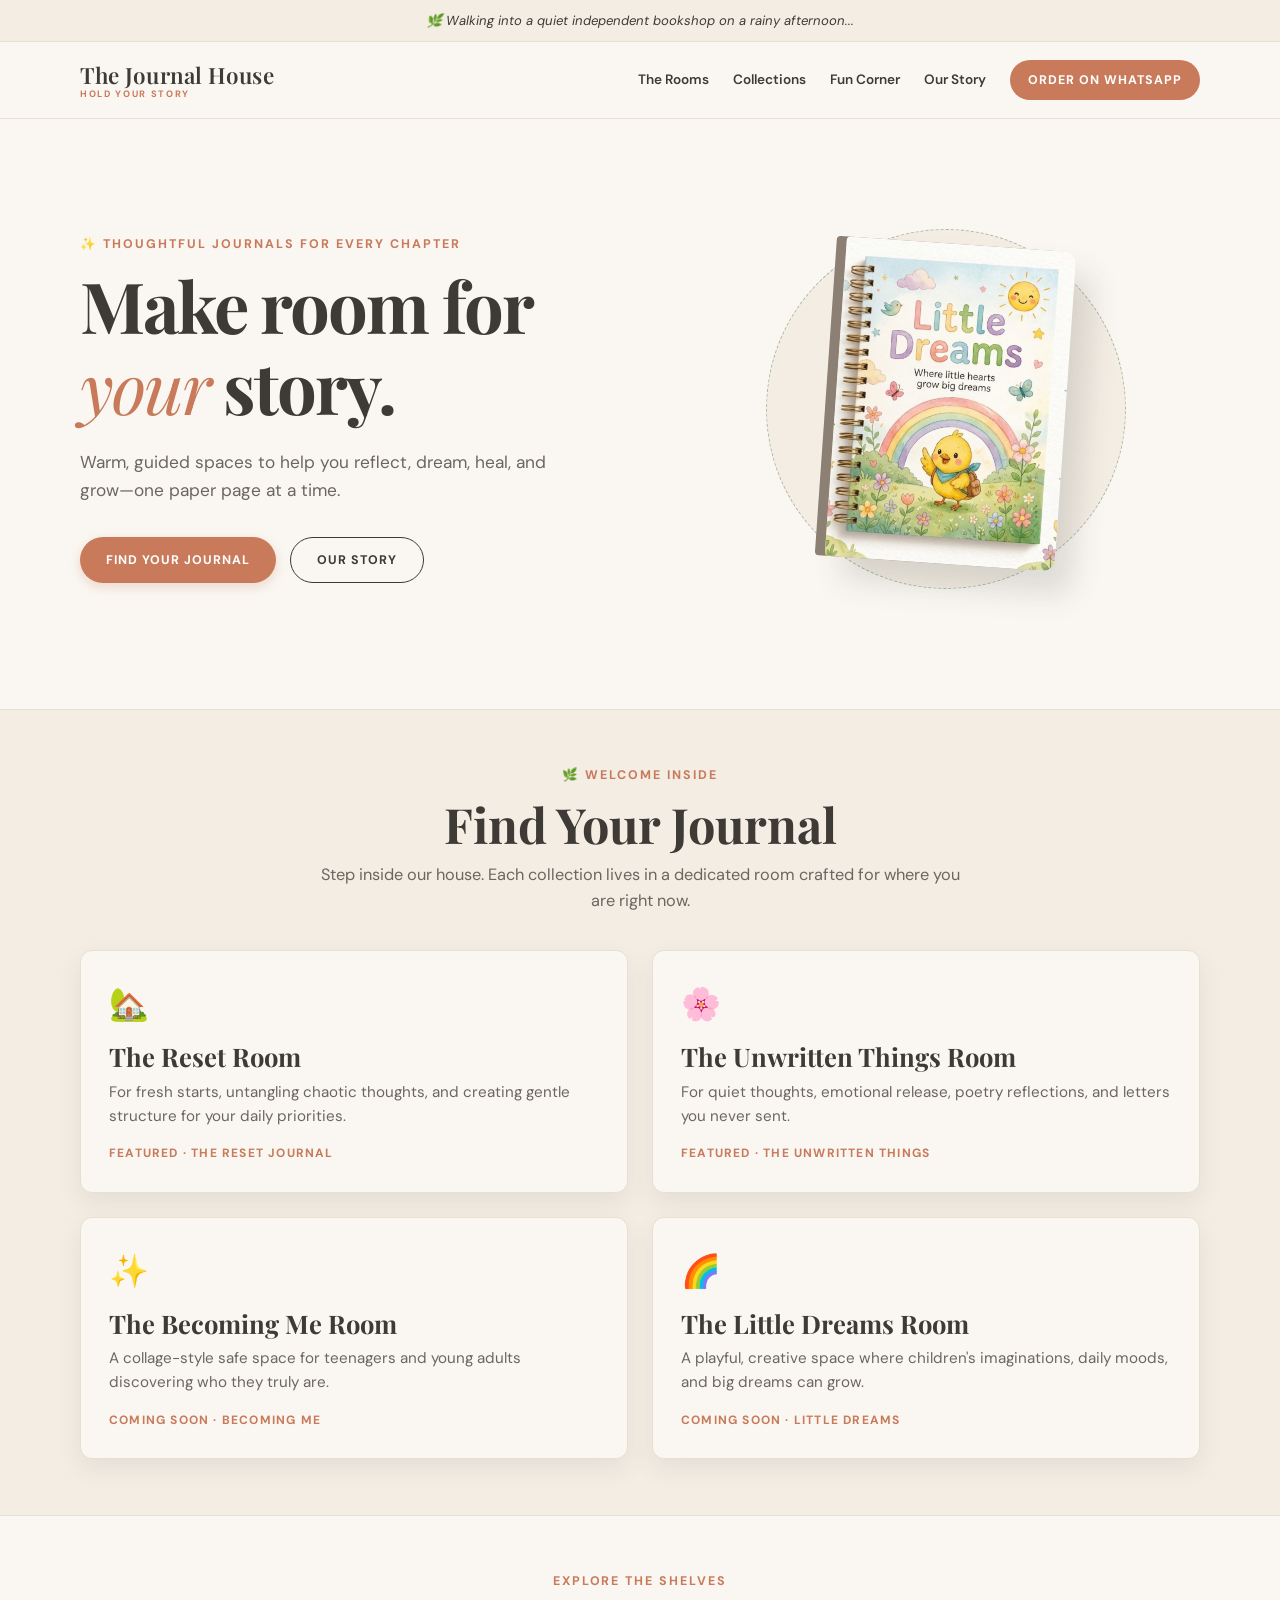
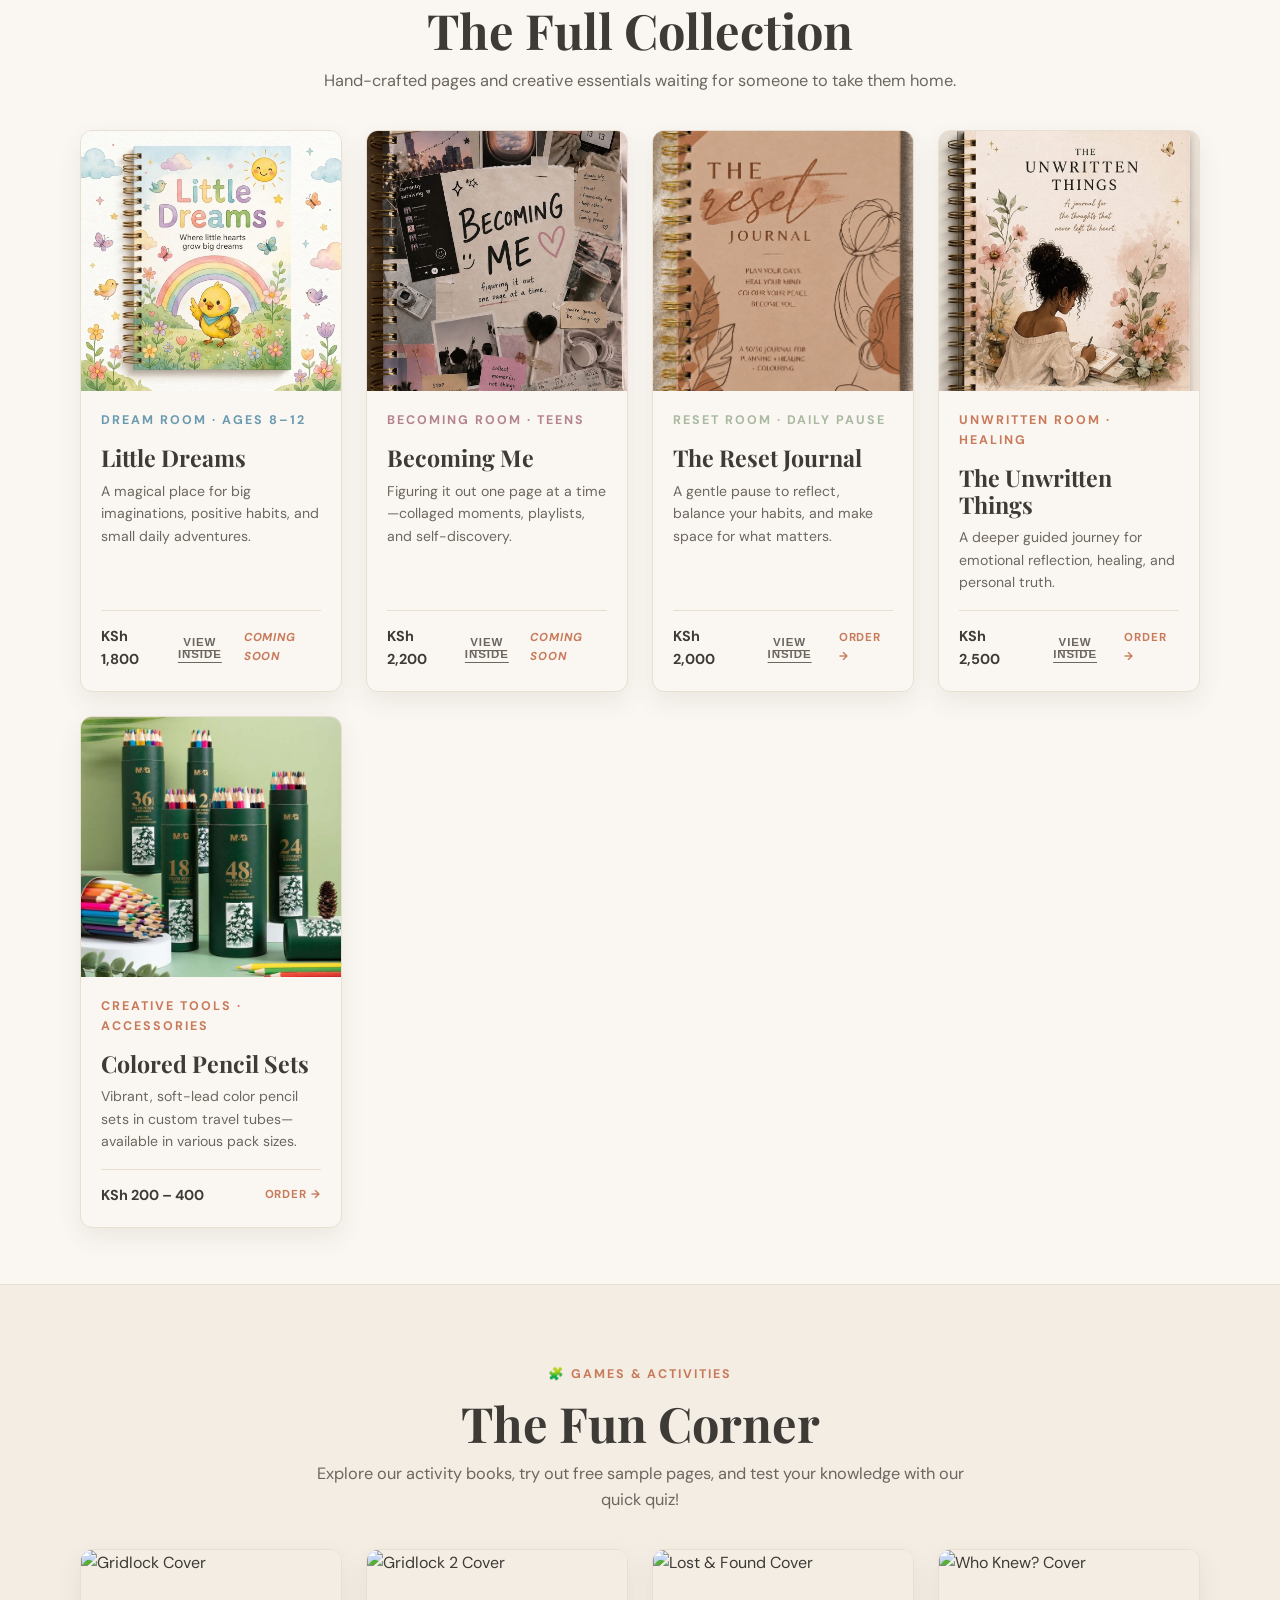
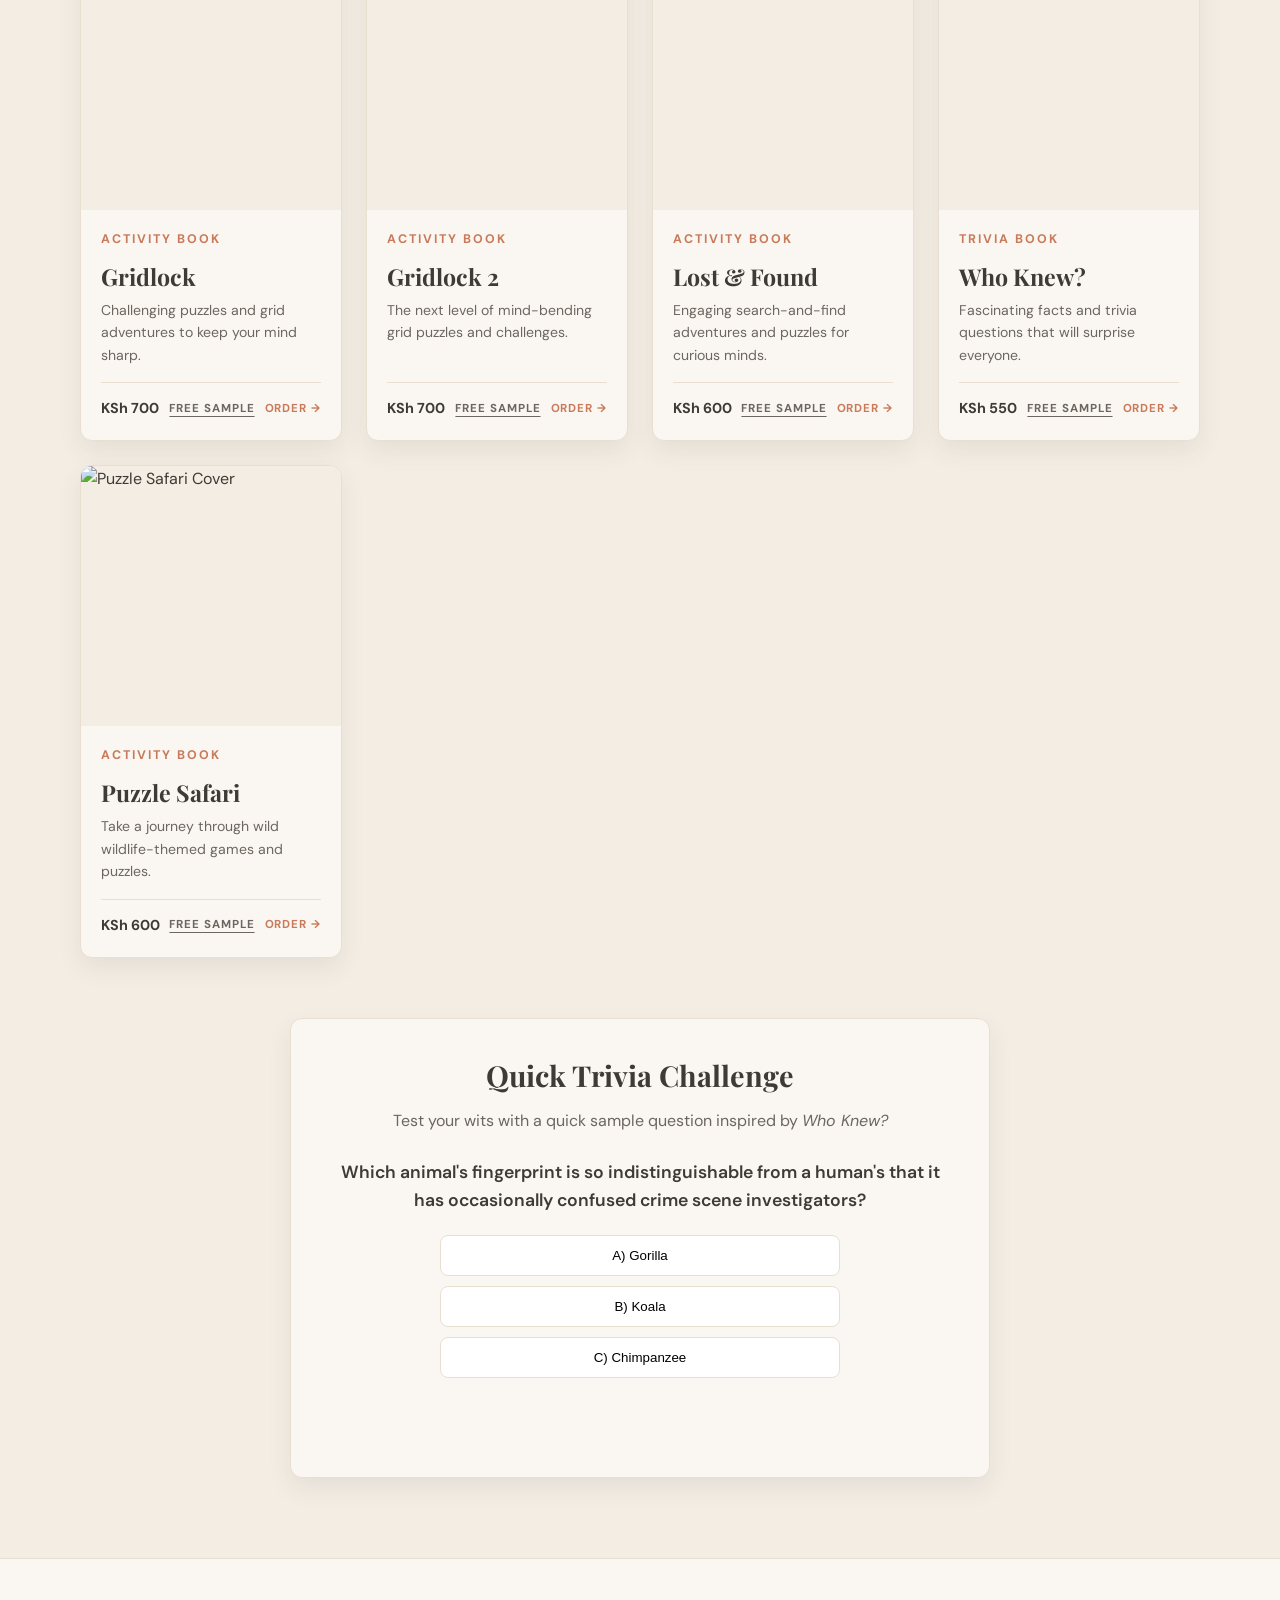
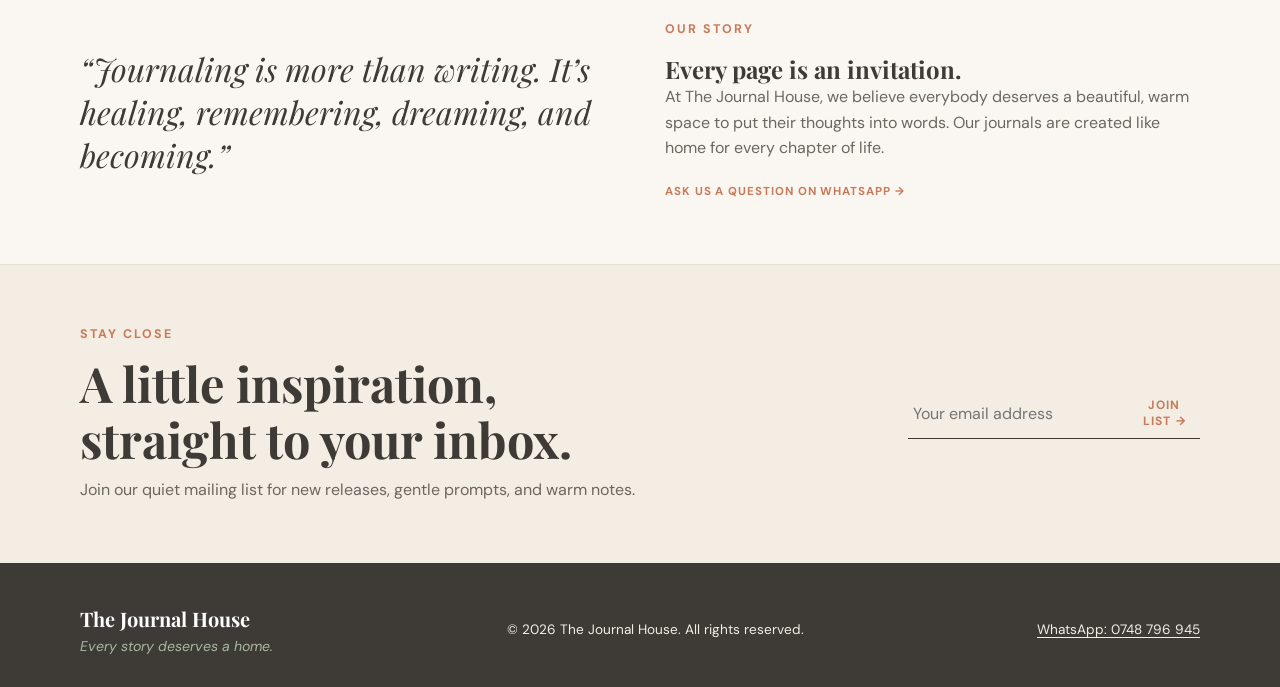
==== commit e08e9366: "Update index.html" ====
--- a/index.html
+++ b/index.html
@@ -66,7 +66,7 @@
     .nav { height: 76px; display: flex; justify-content: space-between; align-items: center; gap: 20px; }
     .brand { text-decoration: none; font: 600 1.4rem "Playfair Display", serif; letter-spacing: .01em; color: var(--charcoal); }
     .brand small { display: block; margin-top: -2px; color: var(--terracotta); font: 700 .58rem "DM Sans", sans-serif; letter-spacing: .18em; text-transform: uppercase; }
-    nav { display: flex; align-items: center; gap: 26px; }
+    nav { display: flex; align-items: center; gap: 24px; }
     nav a { font-size: .85rem; font-weight: 600; text-decoration: none; color: var(--charcoal); }
     
     /* Buttons */
@@ -244,6 +244,7 @@
       <nav>
         <a href="#find-your-journal">The Rooms</a>
         <a href="#collections">Collections</a>
+        <a href="#fun-corner">Fun Corner</a>
         <a href="#our-story">Our Story</a>
         <a class="nav-order" href="https://wa.me/254748796945?text=Hello%20The%20Journal%20House%2C%20I%27d%20like%20to%20place%20an%20order." target="_blank" rel="noopener">Order on WhatsApp</a>
       </nav>
@@ -438,6 +439,137 @@
       </div>
     </section>
 
+    <!-- Fun Corner Section -->
+    <section id="fun-corner" style="background-color: var(--bg-linen); border-top: 1px solid var(--border-line); border-bottom: 1px solid var(--border-line); padding: 80px 0;">
+      <div class="wrap">
+        <div class="intro">
+          <p class="eyebrow">🧩 Games & Activities</p>
+          <h2>The Fun Corner</h2>
+          <p>Explore our activity books, try out free sample pages, and test your knowledge with our quick quiz!</p>
+        </div>
+
+        <!-- Books Grid -->
+        <div class="products" style="margin-bottom: 60px;">
+          
+          <!-- Gridlock -->
+          <article class="product">
+            <div class="product-image">
+              <img src="fun-corner/covers/gridlock.jpg" alt="Gridlock Cover">
+            </div>
+            <div class="product-copy">
+              <span class="eyebrow" style="color:var(--terracotta);">Activity Book</span>
+              <h3>Gridlock</h3>
+              <p>Challenging puzzles and grid adventures to keep your mind sharp.</p>
+              <div class="product-footer">
+                <span class="price">KSh 700</span>
+                <div class="actions-group">
+                  <a class="preview-btn" href="fun-corner/samples/gridlock-free-sample.pdf" target="_blank">Free Sample</a>
+                  <a class="text-link" href="https://wa.me/254748796945?text=Hello%20The%20Journal%20House%2C%20I%27d%20like%20to%20order%20Gridlock." target="_blank" rel="noopener">Order →</a>
+                </div>
+              </div>
+            </div>
+          </article>
+
+          <!-- Gridlock 2 -->
+          <article class="product">
+            <div class="product-image">
+              <img src="fun-corner/covers/gridlock-2.jpg" alt="Gridlock 2 Cover">
+            </div>
+            <div class="product-copy">
+              <span class="eyebrow" style="color:var(--terracotta);">Activity Book</span>
+              <h3>Gridlock 2</h3>
+              <p>The next level of mind-bending grid puzzles and challenges.</p>
+              <div class="product-footer">
+                <span class="price">KSh 700</span>
+                <div class="actions-group">
+                  <a class="preview-btn" href="fun-corner/samples/gridlock-2-free-sample.pdf" target="_blank">Free Sample</a>
+                  <a class="text-link" href="https://wa.me/254748796945?text=Hello%20The%20Journal%20House%2C%20I%27d%20like%20to%20order%20Gridlock%202." target="_blank" rel="noopener">Order →</a>
+                </div>
+              </div>
+            </div>
+          </article>
+
+          <!-- Lost & Found -->
+          <article class="product">
+            <div class="product-image">
+              <img src="fun-corner/covers/lost-and-found.jpg" alt="Lost & Found Cover">
+            </div>
+            <div class="product-copy">
+              <span class="eyebrow" style="color:var(--terracotta);">Activity Book</span>
+              <h3>Lost & Found</h3>
+              <p>Engaging search-and-find adventures and puzzles for curious minds.</p>
+              <div class="product-footer">
+                <span class="price">KSh 600</span>
+                <div class="actions-group">
+                  <a class="preview-btn" href="fun-corner/samples/lost-and-found-free-sample.pdf" target="_blank">Free Sample</a>
+                  <a class="text-link" href="https://wa.me/254748796945?text=Hello%20The%20Journal%20House%2C%20I%27d%20like%20to%20order%20Lost%20%26%20Found." target="_blank" rel="noopener">Order →</a>
+                </div>
+              </div>
+            </div>
+          </article>
+
+          <!-- Who Knew? -->
+          <article class="product">
+            <div class="product-image">
+              <img src="fun-corner/covers/who-knew.jpg" alt="Who Knew? Cover">
+            </div>
+            <div class="product-copy">
+              <span class="eyebrow" style="color:var(--terracotta);">Trivia Book</span>
+              <h3>Who Knew?</h3>
+              <p>Fascinating facts and trivia questions that will surprise everyone.</p>
+              <div class="product-footer">
+                <span class="price">KSh 550</span>
+                <div class="actions-group">
+                  <a class="preview-btn" href="fun-corner/samples/who-knew-free-sample.pdf" target="_blank">Free Sample</a>
+                  <a class="text-link" href="https://wa.me/254748796945?text=Hello%20The%20Journal%20House%2C%20I%27d%20like%20to%20order%20Who%20Knew%3F." target="_blank" rel="noopener">Order →</a>
+                </div>
+              </div>
+            </div>
+          </article>
+
+          <!-- Puzzle Safari -->
+          <article class="product">
+            <div class="product-image">
+              <img src="fun-corner/covers/puzzle-safari.jpg" alt="Puzzle Safari Cover">
+            </div>
+            <div class="product-copy">
+              <span class="eyebrow" style="color:var(--terracotta);">Activity Book</span>
+              <h3>Puzzle Safari</h3>
+              <p>Take a journey through wild wildlife-themed games and puzzles.</p>
+              <div class="product-footer">
+                <span class="price">KSh 600</span>
+                <div class="actions-group">
+                  <a class="preview-btn" href="fun-corner/samples/puzzle-safari-free-sample.pdf" target="_blank">Free Sample</a>
+                  <a class="text-link" href="https://wa.me/254748796945?text=Hello%20The%20Journal%20House%2C%20I%27d%20like%20to%20order%20Puzzle%20Safari." target="_blank" rel="noopener">Order →</a>
+                </div>
+              </div>
+            </div>
+          </article>
+
+        </div>
+
+        <!-- Interactive Quiz Box -->
+        <div style="background: var(--bg-ivory); border: 1px solid var(--border-line); border-radius: 12px; padding: 40px; max-width: 700px; margin: 0 auto; box-shadow: var(--card-shadow); text-align: center;">
+          <h3 style="font-family: 'Playfair Display', serif; font-size: 1.8rem; margin-bottom: 10px;">Quick Trivia Challenge</h3>
+          <p style="color: var(--text-muted); margin-bottom: 25px;">Test your wits with a quick sample question inspired by <em>Who Knew?</em></p>
+          
+          <div id="quiz-container">
+            <p id="quiz-question" style="font-weight: 600; font-size: 1.1rem; margin-bottom: 20px;">Which animal's fingerprint is so indistinguishable from a human's that it has occasionally confused crime scene investigators?</p>
+            <div style="display: flex; flex-direction: column; gap: 10px; max-width: 400px; margin: 0 auto 20px;">
+              <button onclick="checkAnswer(false)" class="quiz-btn" style="padding: 12px; border: 1px solid var(--border-line); background: #fff; border-radius: 8px; cursor: pointer; font-weight: 500;">A) Gorilla</button>
+              <button onclick="checkAnswer(true)" class="quiz-btn" style="padding: 12px; border: 1px solid var(--border-line); background: #fff; border-radius: 8px; cursor: pointer; font-weight: 500;">B) Koala</button>
+              <button onclick="checkAnswer(false)" class="quiz-btn" style="padding: 12px; border: 1px solid var(--border-line); background: #fff; border-radius: 8px; cursor: pointer; font-weight: 500;">C) Chimpanzee</button>
+            </div>
+            <p id="quiz-result" style="font-weight: 700; min-height: 24px; margin-bottom: 15px;"></p>
+            <div id="quiz-next" style="display: none;">
+              <a class="button" href="https://wa.me/254748796945?text=Hello%20The%20Journal%20House%2C%20I%27d%20like%20to%20order%20Who%20Knew%3F%20after%20playing%20the%20quiz." target="_blank" rel="noopener">Order 'Who Knew?' Now →</a>
+            </div>
+          </div>
+        </div>
+
+      </div>
+    </section>
+
     <!-- Preview Modals -->
     <div id="modal-dreams" class="modal">
       <div class="modal-content">
@@ -579,6 +711,23 @@
         event.target.classList.remove('active');
       }
     }
+
+    function checkAnswer(isCorrect) {
+      const resultEl = document.getElementById('quiz-result');
+      const nextEl = document.getElementById('quiz-next');
+      const buttons = document.querySelectorAll('.quiz-btn');
+      
+      buttons.forEach(btn => btn.disabled = true);
+
+      if (isCorrect) {
+        resultEl.style.color = '#52796F';
+        resultEl.textContent = 'Correct! Koalas have fingerprints nearly identical to human ones.';
+      } else {
+        resultEl.style.color = '#C87A5A';
+        resultEl.textContent = 'Not quite! The correct answer is the Koala.';
+      }
+      nextEl.style.display = 'block';
+    }
   </script>
 </body>
 </html>
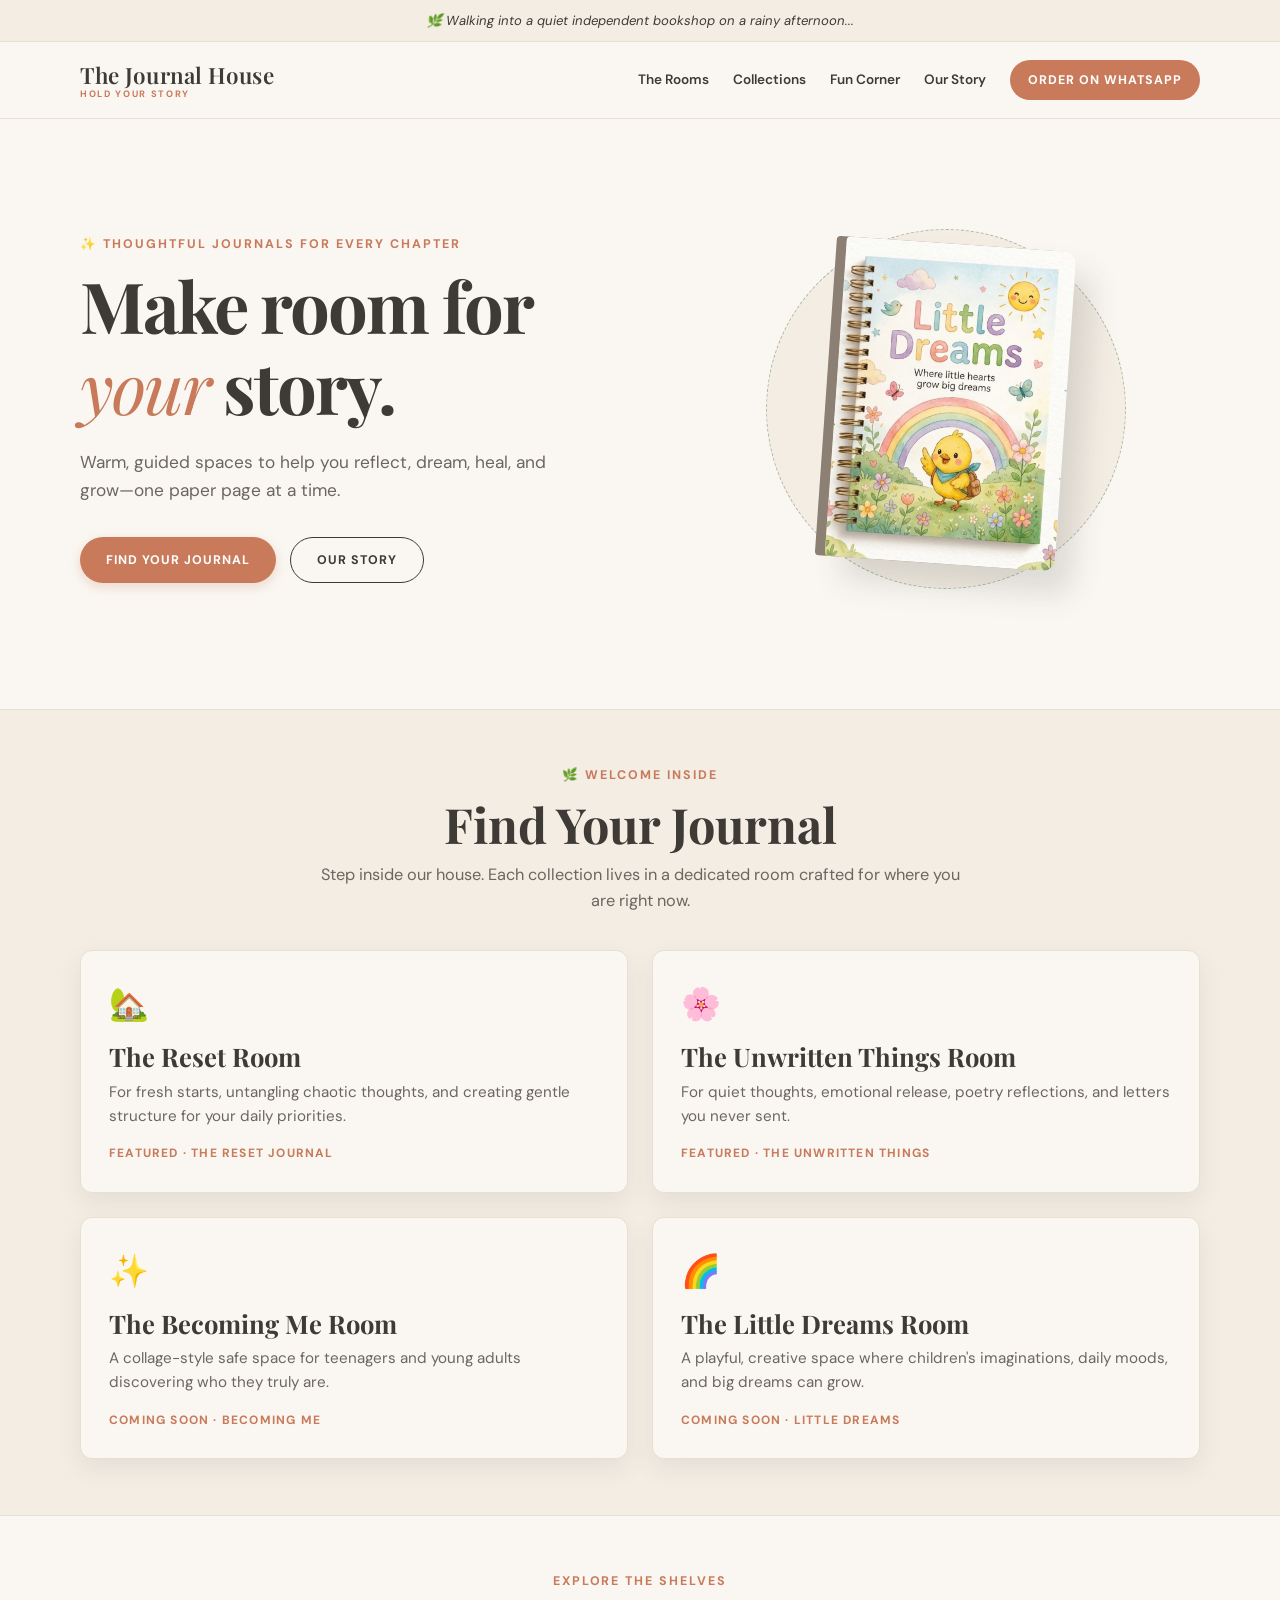
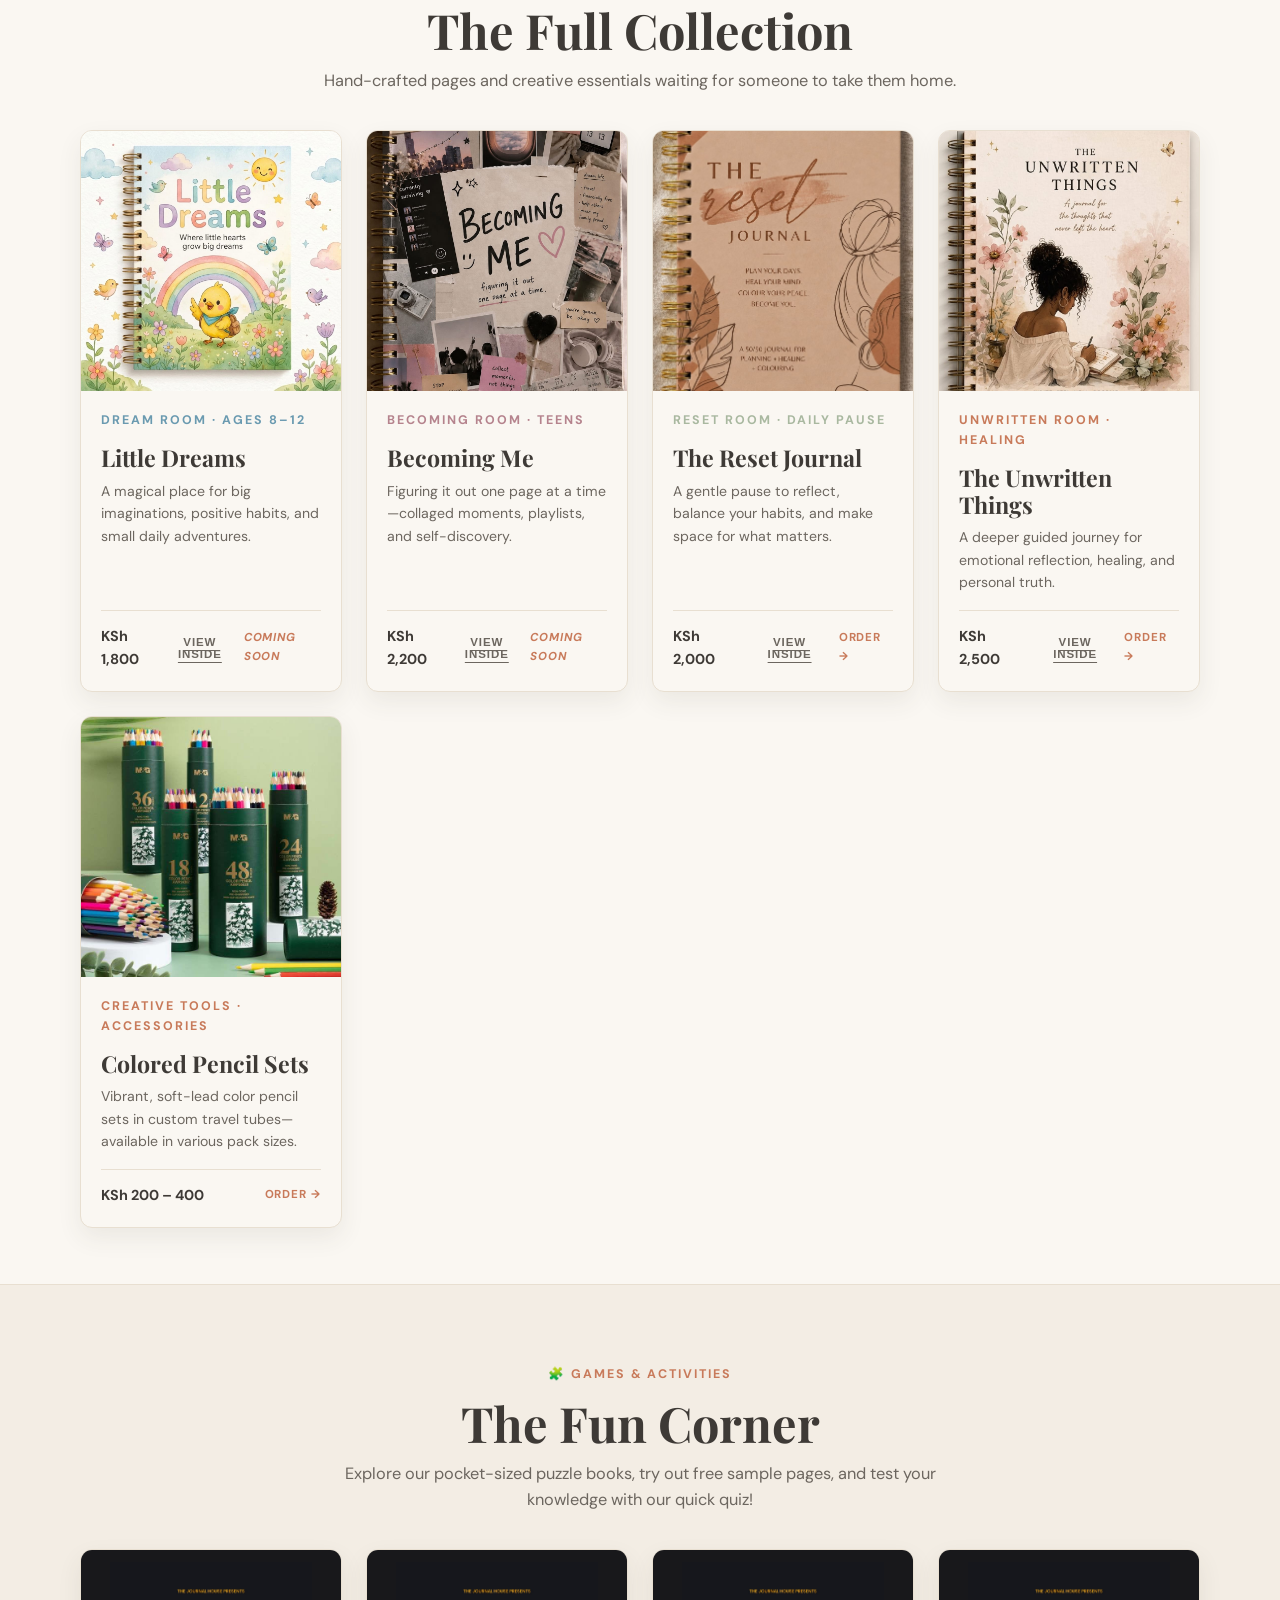
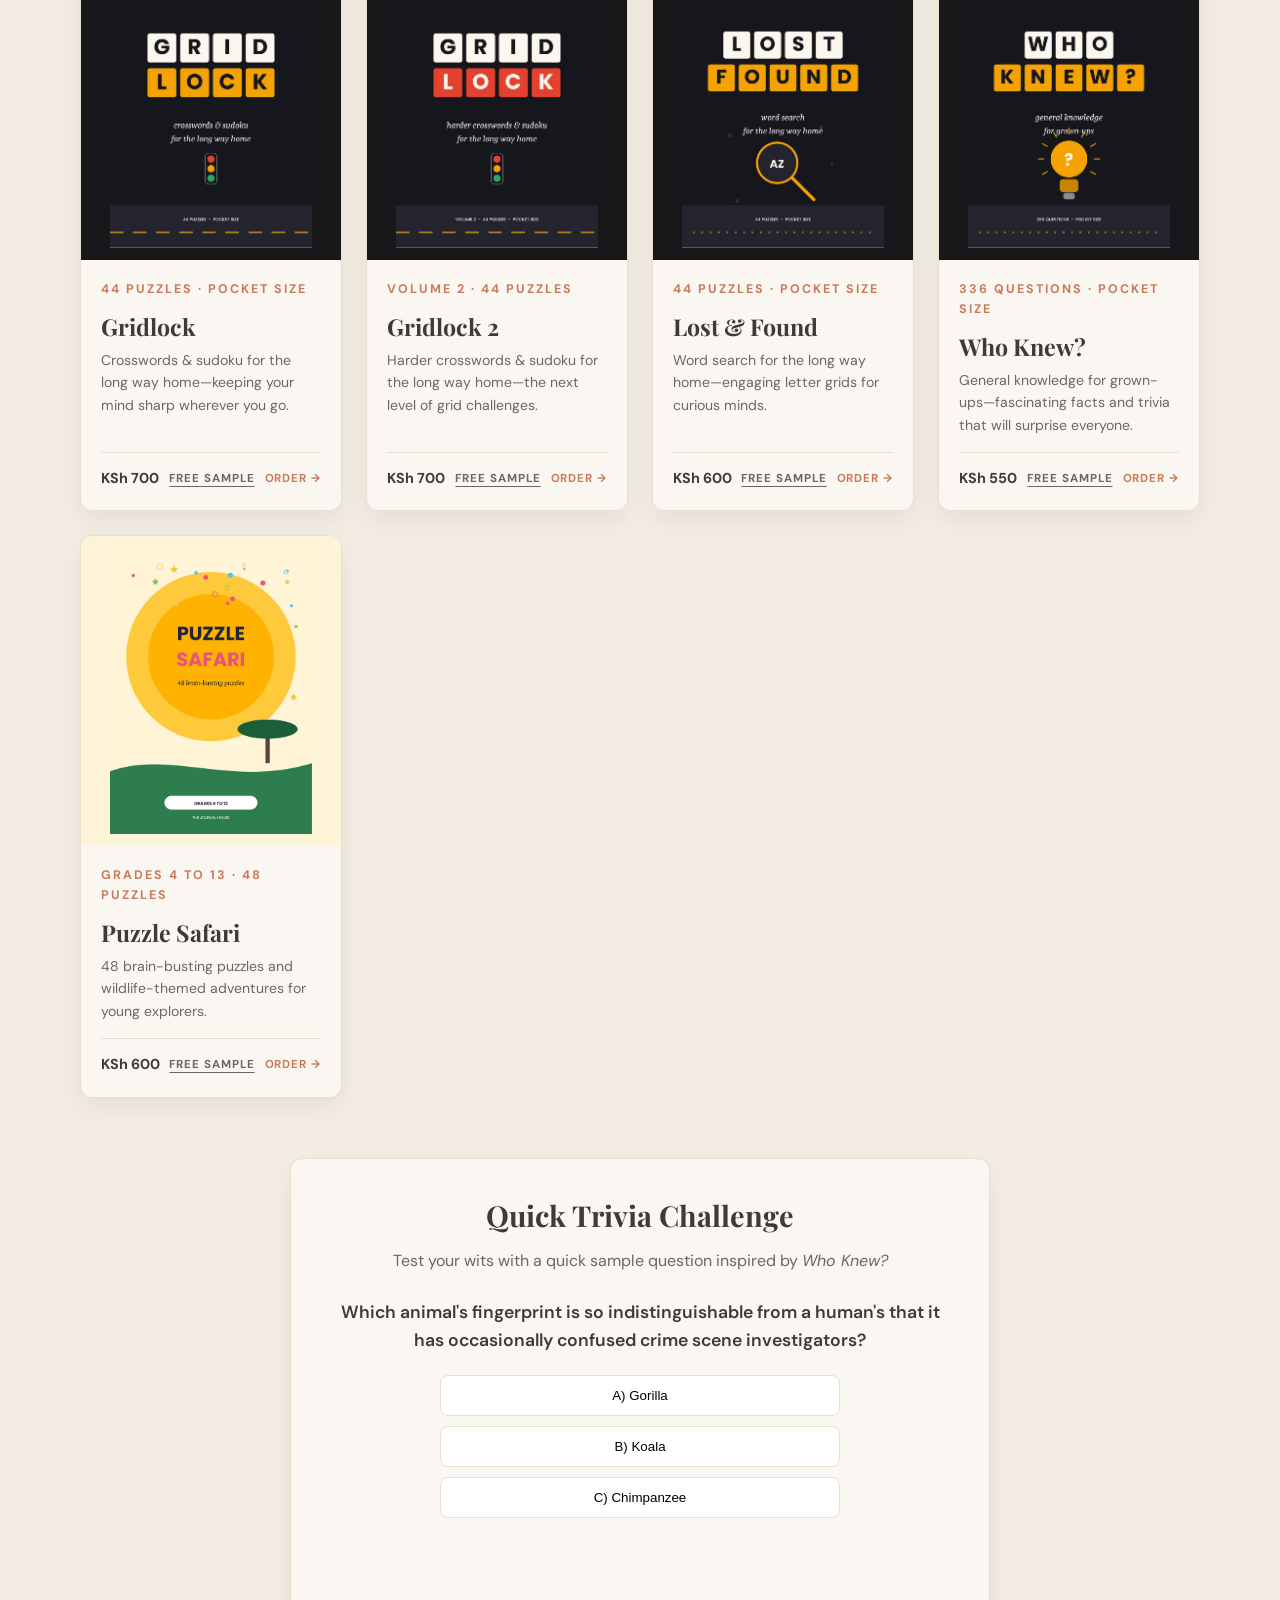
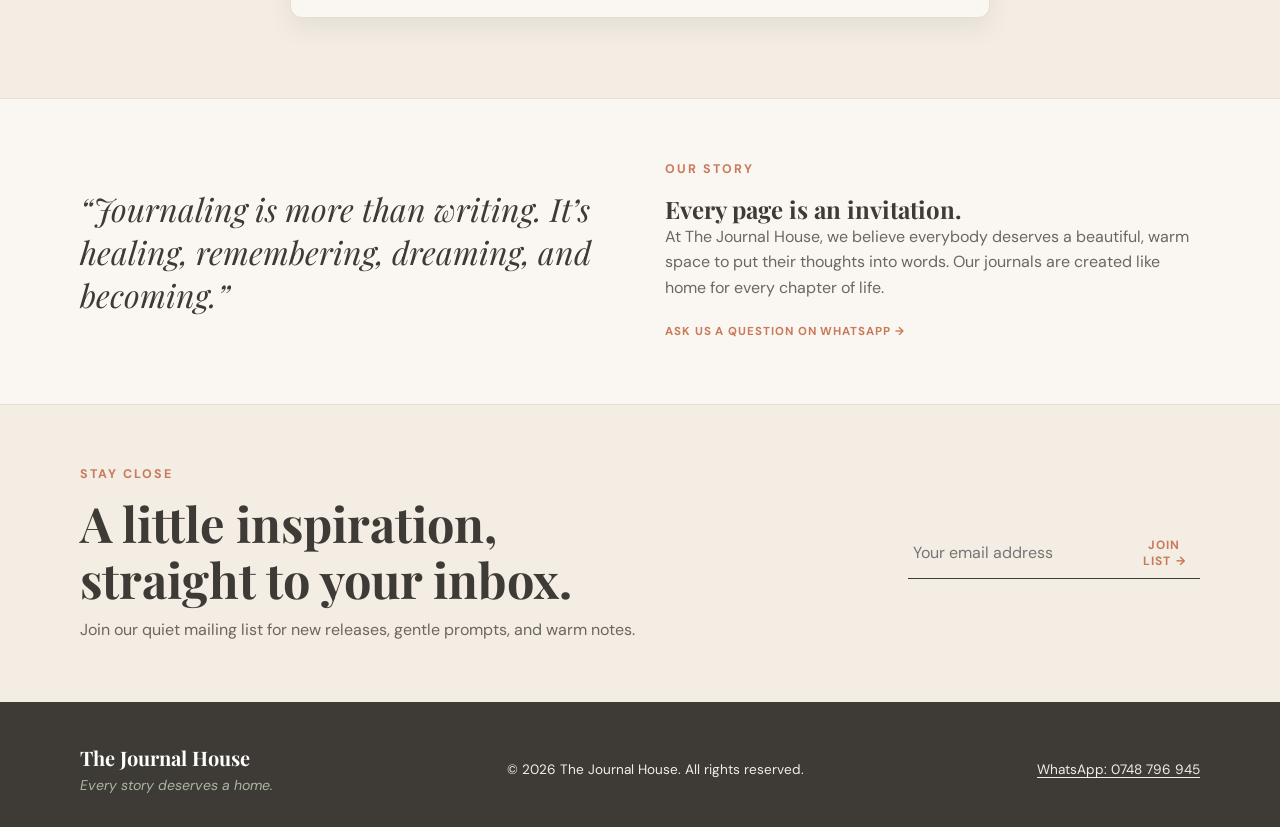
==== commit f89ddd70: "Update index.html" ====
--- a/index.html
+++ b/index.html
@@ -172,6 +172,25 @@
     .product-image { height: 260px; overflow: hidden; background: var(--bg-linen); position: relative; }
     .product-image img { width: 100%; height: 100%; object-fit: cover; transition: transform .5s; }
     .product:hover img { transform: scale(1.04); }
+
+    /* Fun Corner Cover Styling (Ensures full portrait book covers show cleanly) */
+    .fun-corner-cover {
+      height: 310px;
+      background: #18181B;
+      padding: 12px;
+      display: flex;
+      align-items: center;
+      justify-content: center;
+    }
+    .fun-corner-cover.safari-bg {
+      background: #FDF3D7;
+    }
+    .fun-corner-cover img {
+      width: 100%;
+      height: 100%;
+      object-fit: contain;
+    }
+
     .product-copy { padding: 20px; flex-grow: 1; display: flex; flex-direction: column; }
     .product h3 { margin-top: 4px; font-size: 1.45rem; }
     .product p { min-height: 42px; margin: 8px 0 16px; color: var(--text-muted); font-size: .88rem; }
@@ -445,7 +464,7 @@
         <div class="intro">
           <p class="eyebrow">🧩 Games & Activities</p>
           <h2>The Fun Corner</h2>
-          <p>Explore our activity books, try out free sample pages, and test your knowledge with our quick quiz!</p>
+          <p>Explore our pocket-sized puzzle books, try out free sample pages, and test your knowledge with our quick quiz!</p>
         </div>
 
         <!-- Books Grid -->
@@ -453,13 +472,13 @@
           
           <!-- Gridlock -->
           <article class="product">
-            <div class="product-image">
-              <img src="fun-corner/covers/gridlock.jpg" alt="Gridlock Cover">
-            </div>
-            <div class="product-copy">
-              <span class="eyebrow" style="color:var(--terracotta);">Activity Book</span>
+            <div class="product-image fun-corner-cover">
+              <img src="932644.png" alt="Gridlock Cover">
+            </div>
+            <div class="product-copy">
+              <span class="eyebrow" style="color:var(--terracotta);">44 Puzzles · Pocket Size</span>
               <h3>Gridlock</h3>
-              <p>Challenging puzzles and grid adventures to keep your mind sharp.</p>
+              <p>Crosswords & sudoku for the long way home—keeping your mind sharp wherever you go.</p>
               <div class="product-footer">
                 <span class="price">KSh 700</span>
                 <div class="actions-group">
@@ -472,13 +491,13 @@
 
           <!-- Gridlock 2 -->
           <article class="product">
-            <div class="product-image">
-              <img src="fun-corner/covers/gridlock-2.jpg" alt="Gridlock 2 Cover">
-            </div>
-            <div class="product-copy">
-              <span class="eyebrow" style="color:var(--terracotta);">Activity Book</span>
+            <div class="product-image fun-corner-cover">
+              <img src="932643.png" alt="Gridlock 2 Cover">
+            </div>
+            <div class="product-copy">
+              <span class="eyebrow" style="color:var(--terracotta);">Volume 2 · 44 Puzzles</span>
               <h3>Gridlock 2</h3>
-              <p>The next level of mind-bending grid puzzles and challenges.</p>
+              <p>Harder crosswords & sudoku for the long way home—the next level of grid challenges.</p>
               <div class="product-footer">
                 <span class="price">KSh 700</span>
                 <div class="actions-group">
@@ -491,13 +510,13 @@
 
           <!-- Lost & Found -->
           <article class="product">
-            <div class="product-image">
-              <img src="fun-corner/covers/lost-and-found.jpg" alt="Lost & Found Cover">
-            </div>
-            <div class="product-copy">
-              <span class="eyebrow" style="color:var(--terracotta);">Activity Book</span>
+            <div class="product-image fun-corner-cover">
+              <img src="932642.png" alt="Lost & Found Cover">
+            </div>
+            <div class="product-copy">
+              <span class="eyebrow" style="color:var(--terracotta);">44 Puzzles · Pocket Size</span>
               <h3>Lost & Found</h3>
-              <p>Engaging search-and-find adventures and puzzles for curious minds.</p>
+              <p>Word search for the long way home—engaging letter grids for curious minds.</p>
               <div class="product-footer">
                 <span class="price">KSh 600</span>
                 <div class="actions-group">
@@ -510,13 +529,13 @@
 
           <!-- Who Knew? -->
           <article class="product">
-            <div class="product-image">
-              <img src="fun-corner/covers/who-knew.jpg" alt="Who Knew? Cover">
-            </div>
-            <div class="product-copy">
-              <span class="eyebrow" style="color:var(--terracotta);">Trivia Book</span>
+            <div class="product-image fun-corner-cover">
+              <img src="932639.png" alt="Who Knew? Cover">
+            </div>
+            <div class="product-copy">
+              <span class="eyebrow" style="color:var(--terracotta);">336 Questions · Pocket Size</span>
               <h3>Who Knew?</h3>
-              <p>Fascinating facts and trivia questions that will surprise everyone.</p>
+              <p>General knowledge for grown-ups—fascinating facts and trivia that will surprise everyone.</p>
               <div class="product-footer">
                 <span class="price">KSh 550</span>
                 <div class="actions-group">
@@ -529,13 +548,13 @@
 
           <!-- Puzzle Safari -->
           <article class="product">
-            <div class="product-image">
-              <img src="fun-corner/covers/puzzle-safari.jpg" alt="Puzzle Safari Cover">
-            </div>
-            <div class="product-copy">
-              <span class="eyebrow" style="color:var(--terracotta);">Activity Book</span>
+            <div class="product-image fun-corner-cover safari-bg">
+              <img src="932641.png" alt="Puzzle Safari Cover">
+            </div>
+            <div class="product-copy">
+              <span class="eyebrow" style="color:var(--terracotta);">Grades 4 to 13 · 48 Puzzles</span>
               <h3>Puzzle Safari</h3>
-              <p>Take a journey through wild wildlife-themed games and puzzles.</p>
+              <p>48 brain-busting puzzles and wildlife-themed adventures for young explorers.</p>
               <div class="product-footer">
                 <span class="price">KSh 600</span>
                 <div class="actions-group">
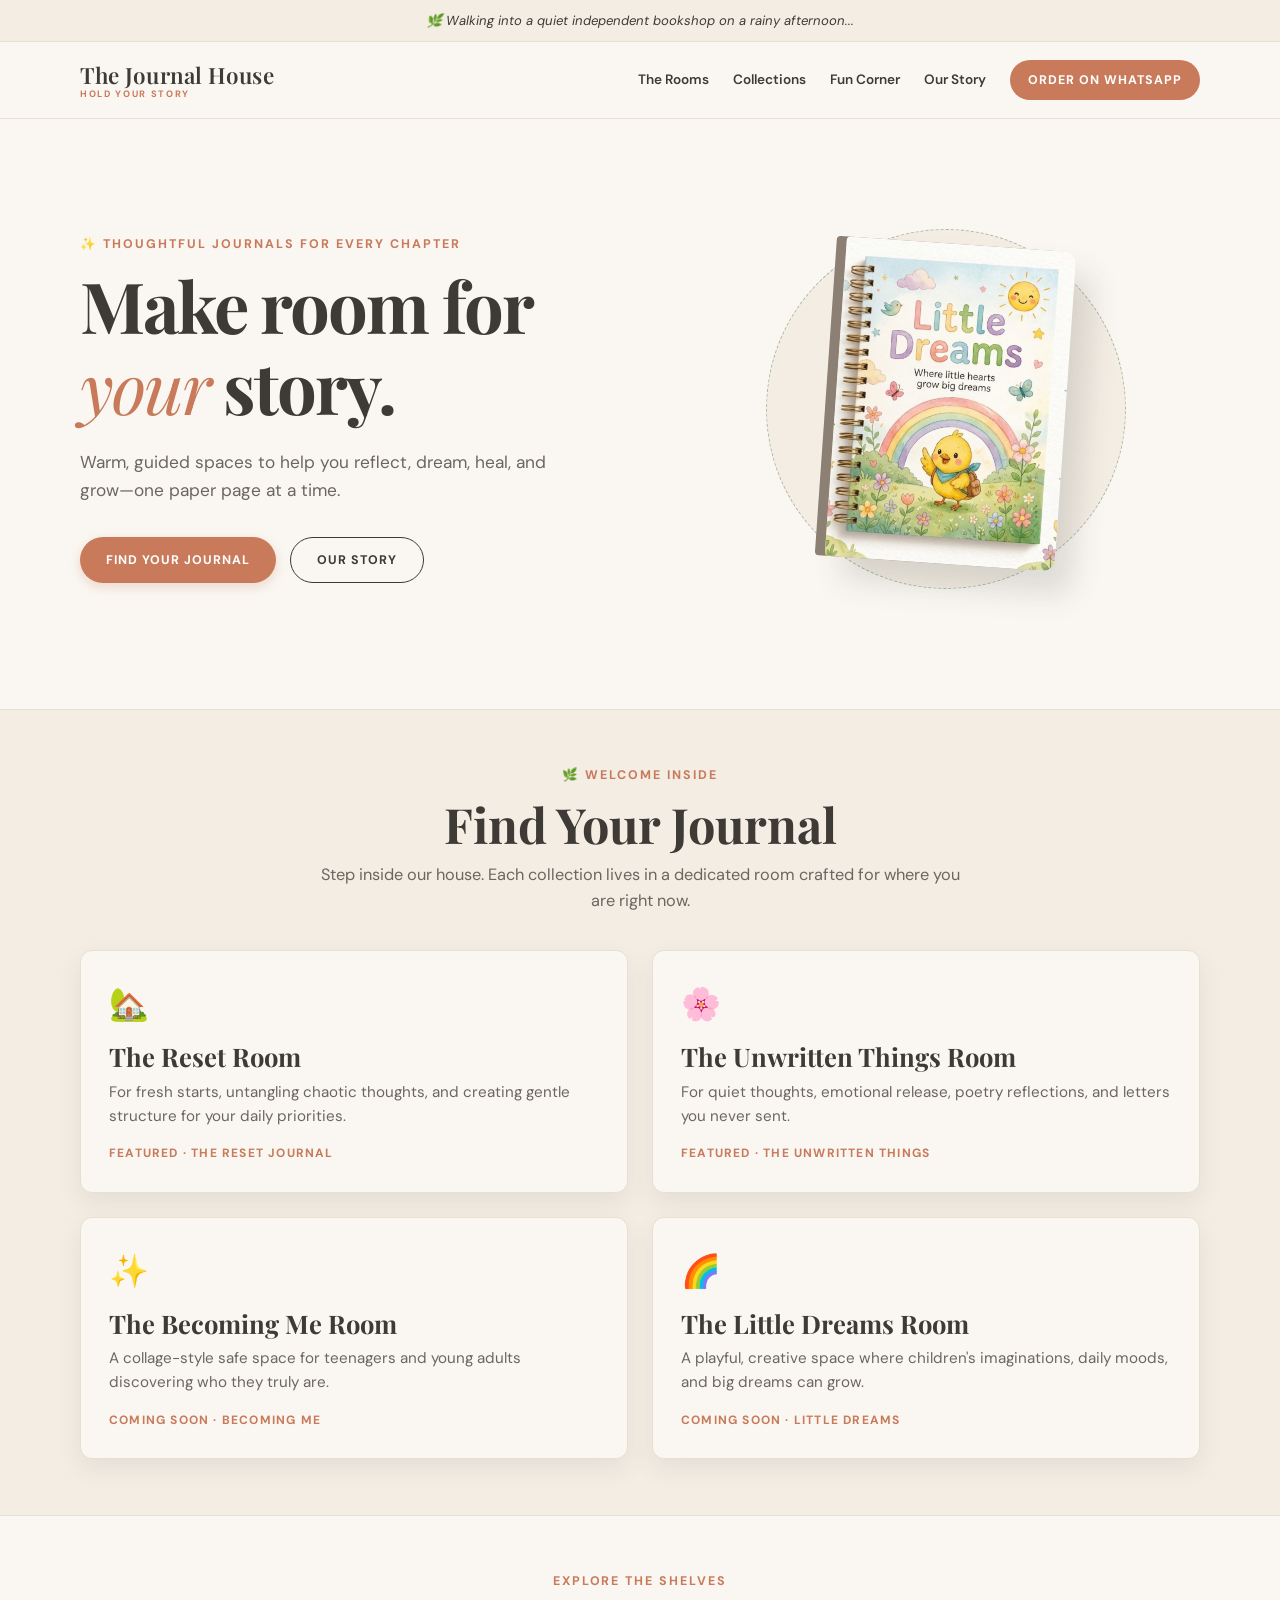
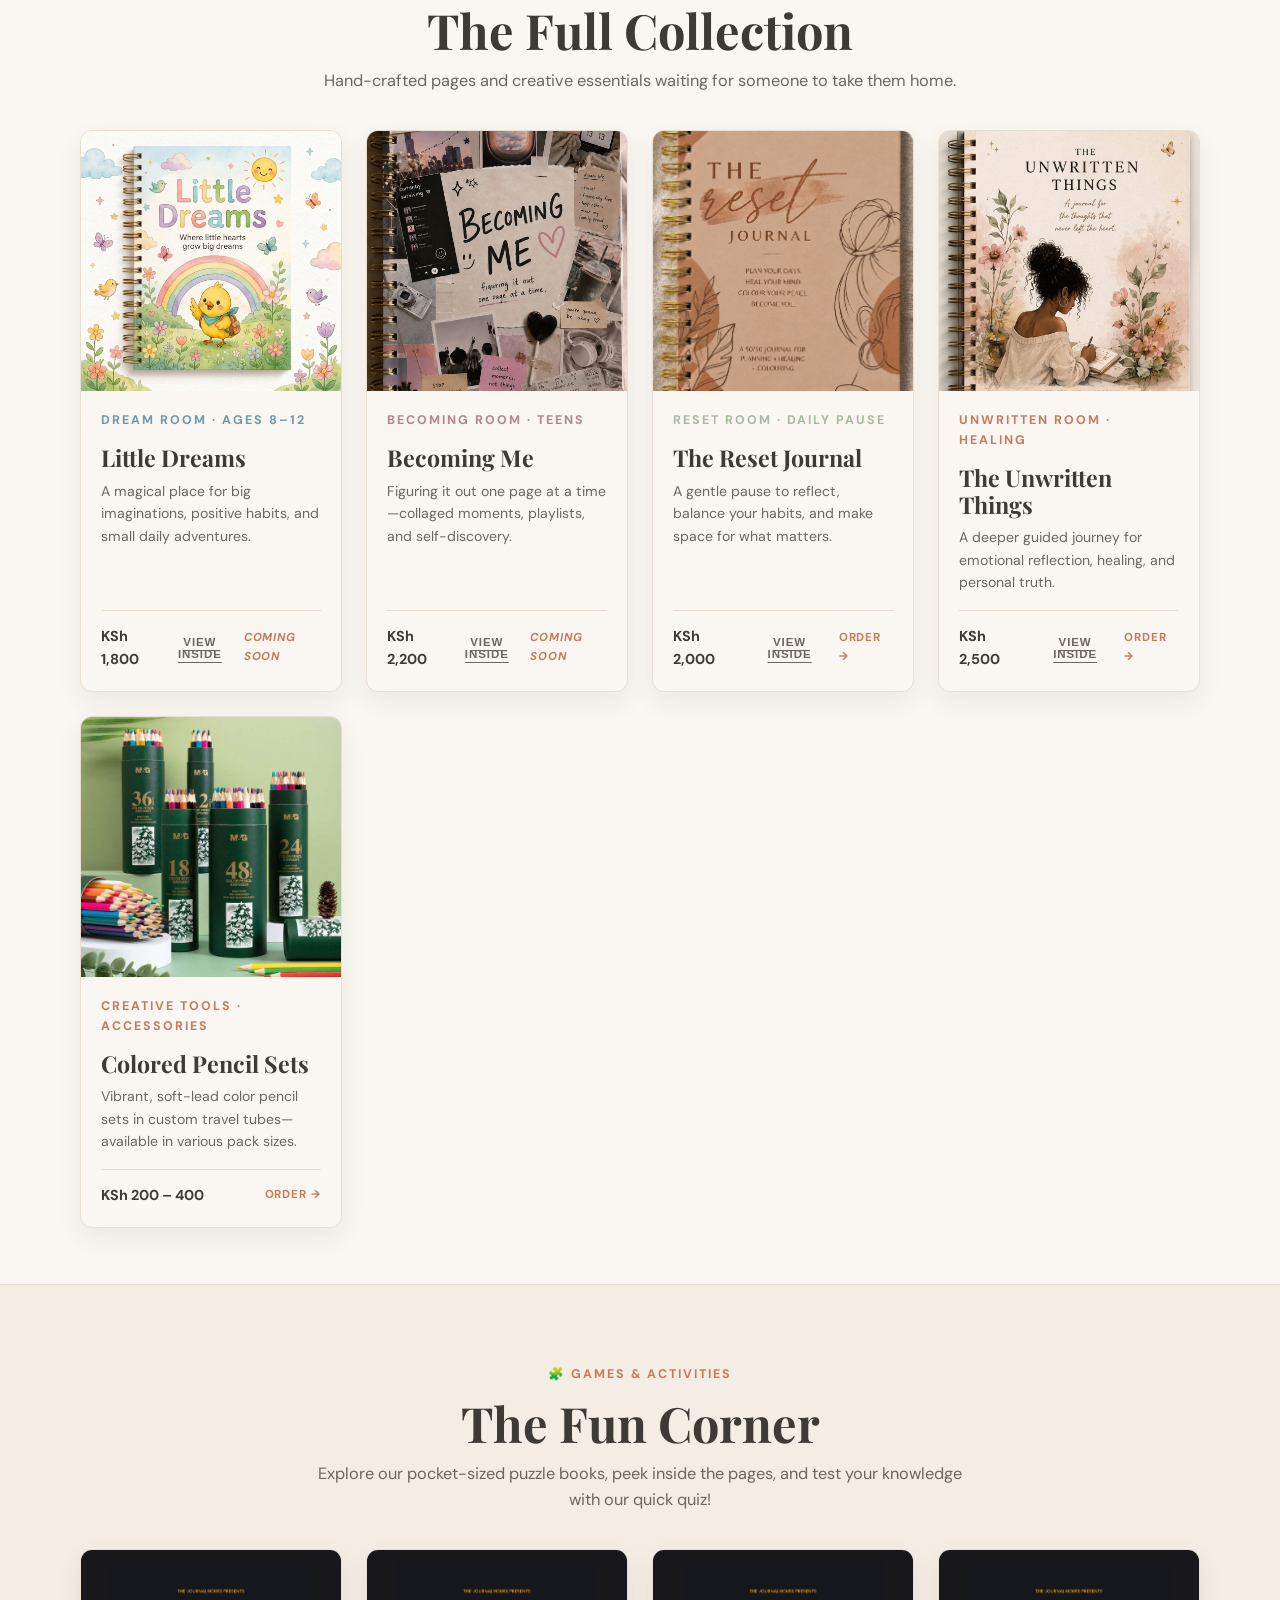
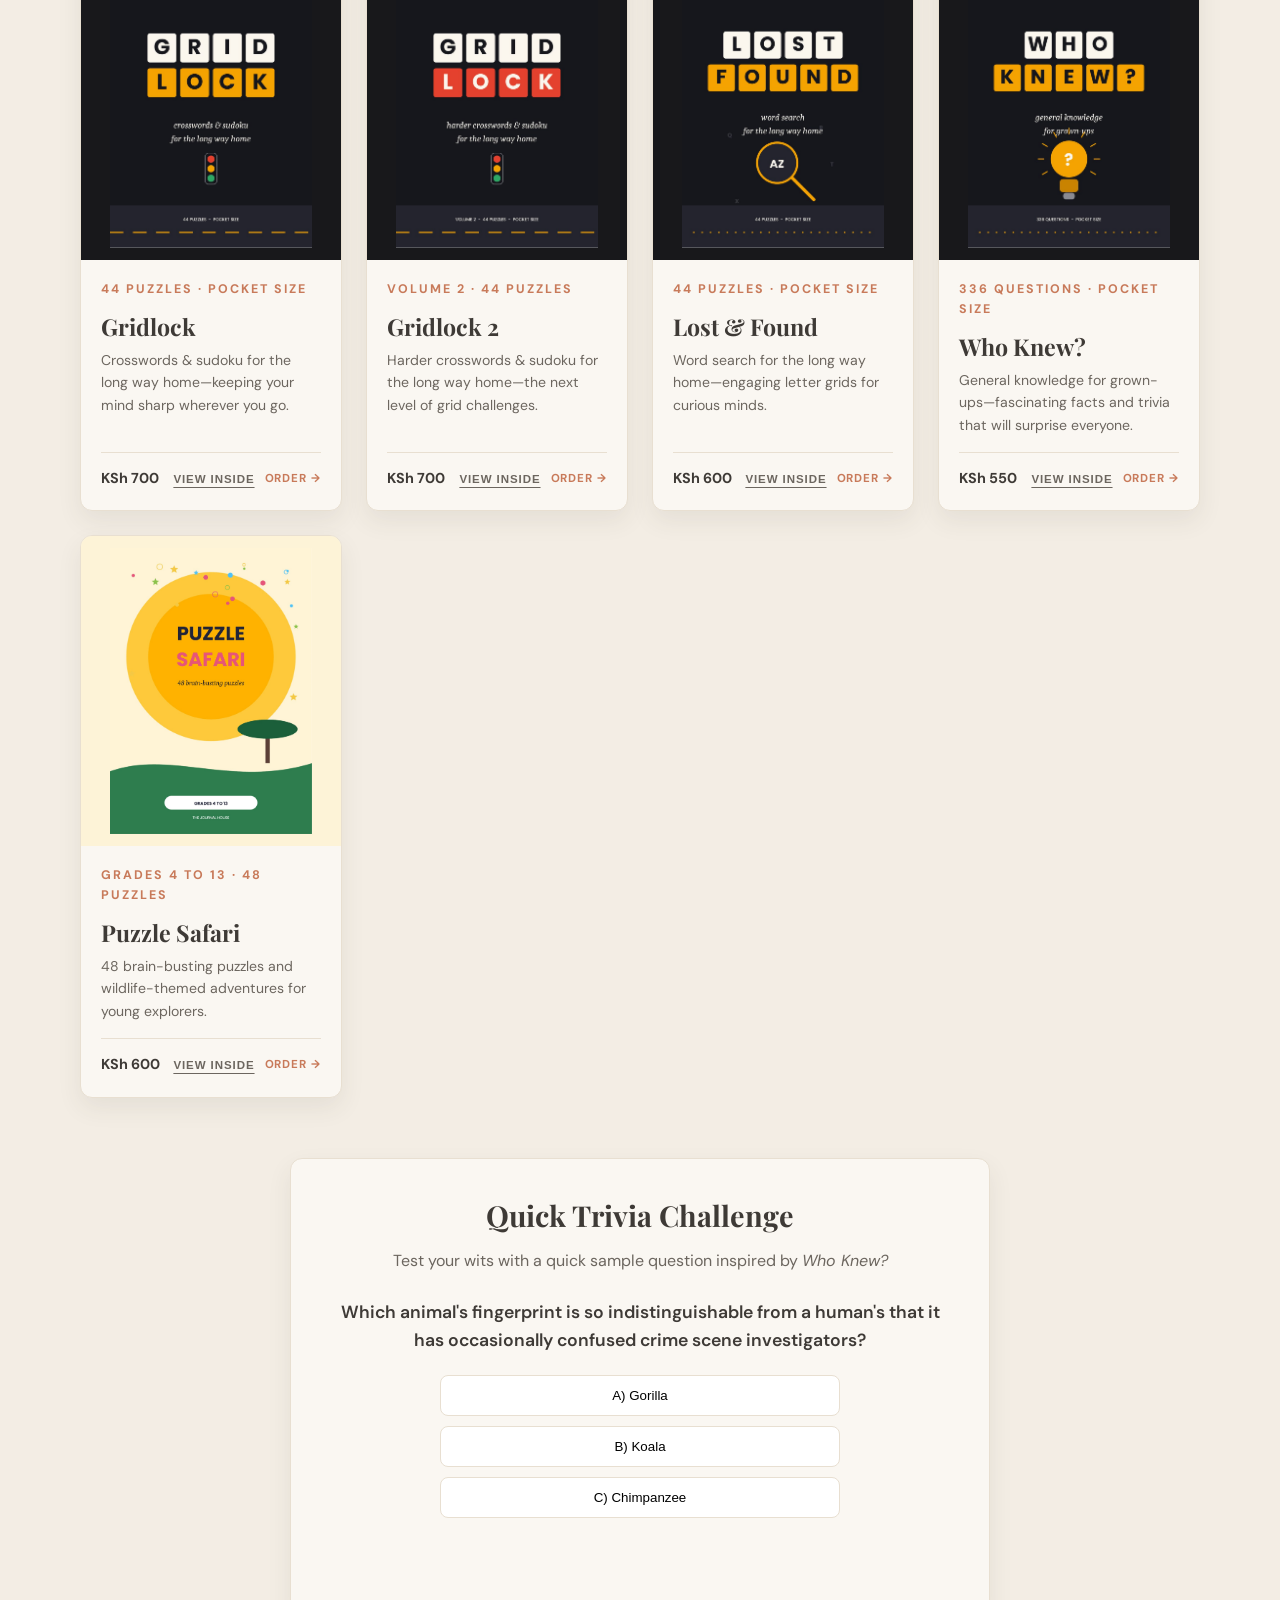
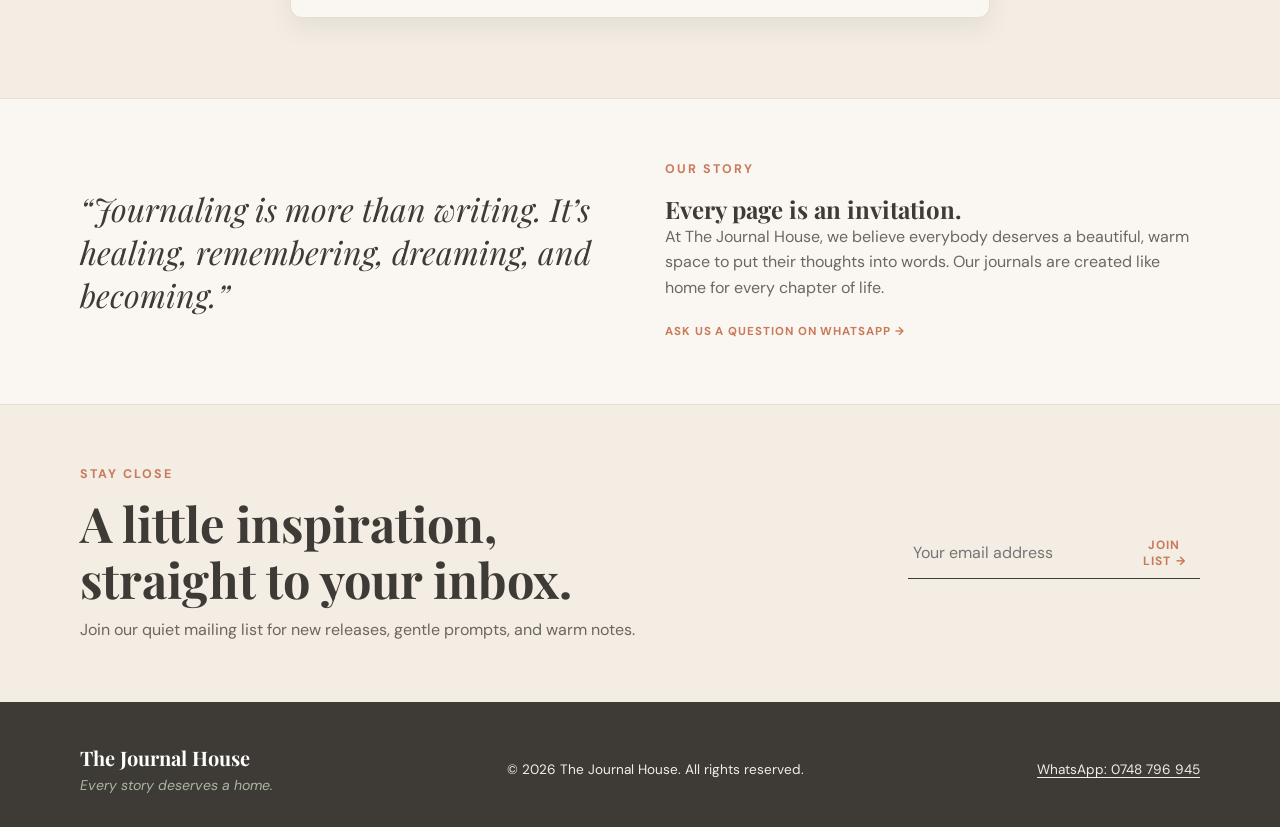
==== commit 4c76ee59: "Update index.html" ====
--- a/index.html
+++ b/index.html
@@ -173,7 +173,7 @@
     .product-image img { width: 100%; height: 100%; object-fit: cover; transition: transform .5s; }
     .product:hover img { transform: scale(1.04); }
 
-    /* Fun Corner Cover Styling (Ensures full portrait book covers show cleanly) */
+    /* Fun Corner Cover Styling */
     .fun-corner-cover {
       height: 310px;
       background: #18181B;
@@ -215,6 +215,10 @@
     .preview-page-img { width: 100%; max-height: 480px; object-fit: contain; border: 1px solid var(--border-line); border-radius: 8px; background: var(--bg-linen); }
     .preview-details p { color: var(--text-muted); font-size: .95rem; margin-bottom: 22px; }
 
+    /* Full-width "What's Inside" Sheet Modal for Fun Corner */
+    .preview-body-sheet { display: flex; flex-direction: column; gap: 20px; align-items: center; text-align: center; }
+    .preview-sheet-img { width: 100%; max-height: 62vh; object-fit: contain; border-radius: 8px; border: 1px solid var(--border-line); }
+
     /* Story Section */
     .about-grid { display: grid; grid-template-columns: 1fr 1fr; align-items: center; gap: 50px; }
     .quote { font: italic clamp(1.5rem, 2.5vw, 2.2rem)/1.35 "Playfair Display", serif; color: var(--charcoal); }
@@ -251,6 +255,7 @@
       section { padding: 44px 0; } 
       .foot { flex-direction: column; align-items: flex-start; } 
       .preview-body { grid-template-columns: 1fr; }
+      .modal-content { padding: 24px; }
     }
   </style>
 </head>
@@ -464,7 +469,7 @@
         <div class="intro">
           <p class="eyebrow">🧩 Games & Activities</p>
           <h2>The Fun Corner</h2>
-          <p>Explore our pocket-sized puzzle books, try out free sample pages, and test your knowledge with our quick quiz!</p>
+          <p>Explore our pocket-sized puzzle books, peek inside the pages, and test your knowledge with our quick quiz!</p>
         </div>
 
         <!-- Books Grid -->
@@ -482,7 +487,7 @@
               <div class="product-footer">
                 <span class="price">KSh 700</span>
                 <div class="actions-group">
-                  <a class="preview-btn" href="fun-corner/samples/gridlock-free-sample.pdf" target="_blank">Free Sample</a>
+                  <button class="preview-btn" onclick="openModal('modal-gridlock')">View Inside</button>
                   <a class="text-link" href="https://wa.me/254748796945?text=Hello%20The%20Journal%20House%2C%20I%27d%20like%20to%20order%20Gridlock." target="_blank" rel="noopener">Order →</a>
                 </div>
               </div>
@@ -501,7 +506,7 @@
               <div class="product-footer">
                 <span class="price">KSh 700</span>
                 <div class="actions-group">
-                  <a class="preview-btn" href="fun-corner/samples/gridlock-2-free-sample.pdf" target="_blank">Free Sample</a>
+                  <button class="preview-btn" onclick="openModal('modal-gridlock-2')">View Inside</button>
                   <a class="text-link" href="https://wa.me/254748796945?text=Hello%20The%20Journal%20House%2C%20I%27d%20like%20to%20order%20Gridlock%202." target="_blank" rel="noopener">Order →</a>
                 </div>
               </div>
@@ -520,7 +525,7 @@
               <div class="product-footer">
                 <span class="price">KSh 600</span>
                 <div class="actions-group">
-                  <a class="preview-btn" href="fun-corner/samples/lost-and-found-free-sample.pdf" target="_blank">Free Sample</a>
+                  <button class="preview-btn" onclick="openModal('modal-lost-found')">View Inside</button>
                   <a class="text-link" href="https://wa.me/254748796945?text=Hello%20The%20Journal%20House%2C%20I%27d%20like%20to%20order%20Lost%20%26%20Found." target="_blank" rel="noopener">Order →</a>
                 </div>
               </div>
@@ -539,7 +544,7 @@
               <div class="product-footer">
                 <span class="price">KSh 550</span>
                 <div class="actions-group">
-                  <a class="preview-btn" href="fun-corner/samples/who-knew-free-sample.pdf" target="_blank">Free Sample</a>
+                  <button class="preview-btn" onclick="openModal('modal-who-knew')">View Inside</button>
                   <a class="text-link" href="https://wa.me/254748796945?text=Hello%20The%20Journal%20House%2C%20I%27d%20like%20to%20order%20Who%20Knew%3F." target="_blank" rel="noopener">Order →</a>
                 </div>
               </div>
@@ -558,7 +563,7 @@
               <div class="product-footer">
                 <span class="price">KSh 600</span>
                 <div class="actions-group">
-                  <a class="preview-btn" href="fun-corner/samples/puzzle-safari-free-sample.pdf" target="_blank">Free Sample</a>
+                  <button class="preview-btn" onclick="openModal('modal-puzzle-safari')">View Inside</button>
                   <a class="text-link" href="https://wa.me/254748796945?text=Hello%20The%20Journal%20House%2C%20I%27d%20like%20to%20order%20Puzzle%20Safari." target="_blank" rel="noopener">Order →</a>
                 </div>
               </div>
@@ -589,7 +594,7 @@
       </div>
     </section>
 
-    <!-- Preview Modals -->
+    <!-- Journal Preview Modals -->
     <div id="modal-dreams" class="modal">
       <div class="modal-content">
         <button class="close-modal" onclick="closeModal('modal-dreams')">&times;</button>
@@ -654,6 +659,77 @@
             <p>Features deep poetry reflections, 'Letters Never Sent' writing prompts, personal check-ins, and gentle spaces created for emotional release and healing.</p>
             <a class="button" href="https://wa.me/254748796945?text=Hello%20The%20Journal%20House%2C%20I%27d%20like%20to%20order%20The%20Unwritten%20Things%20journal." target="_blank" rel="noopener">Order This Journal</a>
           </div>
+        </div>
+      </div>
+    </div>
+
+    <!-- Fun Corner Preview Modals -->
+    <div id="modal-gridlock" class="modal">
+      <div class="modal-content">
+        <button class="close-modal" onclick="closeModal('modal-gridlock')">&times;</button>
+        <div class="preview-header">
+          <span class="eyebrow">What's Inside · KSh 700</span>
+          <h3>Gridlock</h3>
+        </div>
+        <div class="preview-body-sheet">
+          <img class="preview-sheet-img" src="934518.png" alt="What's Inside Gridlock">
+          <a class="button" href="https://wa.me/254748796945?text=Hello%20The%20Journal%20House%2C%20I%27d%20like%20to%20order%20Gridlock." target="_blank" rel="noopener">Order Gridlock →</a>
+        </div>
+      </div>
+    </div>
+
+    <div id="modal-gridlock-2" class="modal">
+      <div class="modal-content">
+        <button class="close-modal" onclick="closeModal('modal-gridlock-2')">&times;</button>
+        <div class="preview-header">
+          <span class="eyebrow">What's Inside · KSh 700</span>
+          <h3>Gridlock 2</h3>
+        </div>
+        <div class="preview-body-sheet">
+          <img class="preview-sheet-img" src="934519.png" alt="What's Inside Gridlock 2">
+          <a class="button" href="https://wa.me/254748796945?text=Hello%20The%20Journal%20House%2C%20I%27d%20like%20to%20order%20Gridlock%202." target="_blank" rel="noopener">Order Gridlock 2 →</a>
+        </div>
+      </div>
+    </div>
+
+    <div id="modal-lost-found" class="modal">
+      <div class="modal-content">
+        <button class="close-modal" onclick="closeModal('modal-lost-found')">&times;</button>
+        <div class="preview-header">
+          <span class="eyebrow">What's Inside · KSh 600</span>
+          <h3>Lost & Found</h3>
+        </div>
+        <div class="preview-body-sheet">
+          <img class="preview-sheet-img" src="934520.png" alt="What's Inside Lost & Found">
+          <a class="button" href="https://wa.me/254748796945?text=Hello%20The%20Journal%20House%2C%20I%27d%20like%20to%20order%20Lost%20%26%20Found." target="_blank" rel="noopener">Order Lost & Found →</a>
+        </div>
+      </div>
+    </div>
+
+    <div id="modal-who-knew" class="modal">
+      <div class="modal-content">
+        <button class="close-modal" onclick="closeModal('modal-who-knew')">&times;</button>
+        <div class="preview-header">
+          <span class="eyebrow">What's Inside · KSh 550</span>
+          <h3>Who Knew?</h3>
+        </div>
+        <div class="preview-body-sheet">
+          <img class="preview-sheet-img" src="934521.png" alt="What's Inside Who Knew?">
+          <a class="button" href="https://wa.me/254748796945?text=Hello%20The%20Journal%20House%2C%20I%27d%20like%20to%20order%20Who%20Knew%3F." target="_blank" rel="noopener">Order Who Knew? →</a>
+        </div>
+      </div>
+    </div>
+
+    <div id="modal-puzzle-safari" class="modal">
+      <div class="modal-content">
+        <button class="close-modal" onclick="closeModal('modal-puzzle-safari')">&times;</button>
+        <div class="preview-header">
+          <span class="eyebrow">What's Inside · KSh 600</span>
+          <h3>Puzzle Safari</h3>
+        </div>
+        <div class="preview-body-sheet">
+          <img class="preview-sheet-img" src="934522.png" alt="What's Inside Puzzle Safari">
+          <a class="button" href="https://wa.me/254748796945?text=Hello%20The%20Journal%20House%2C%20I%27d%20like%20to%20order%20Puzzle%20Safari." target="_blank" rel="noopener">Order Puzzle Safari →</a>
         </div>
       </div>
     </div>
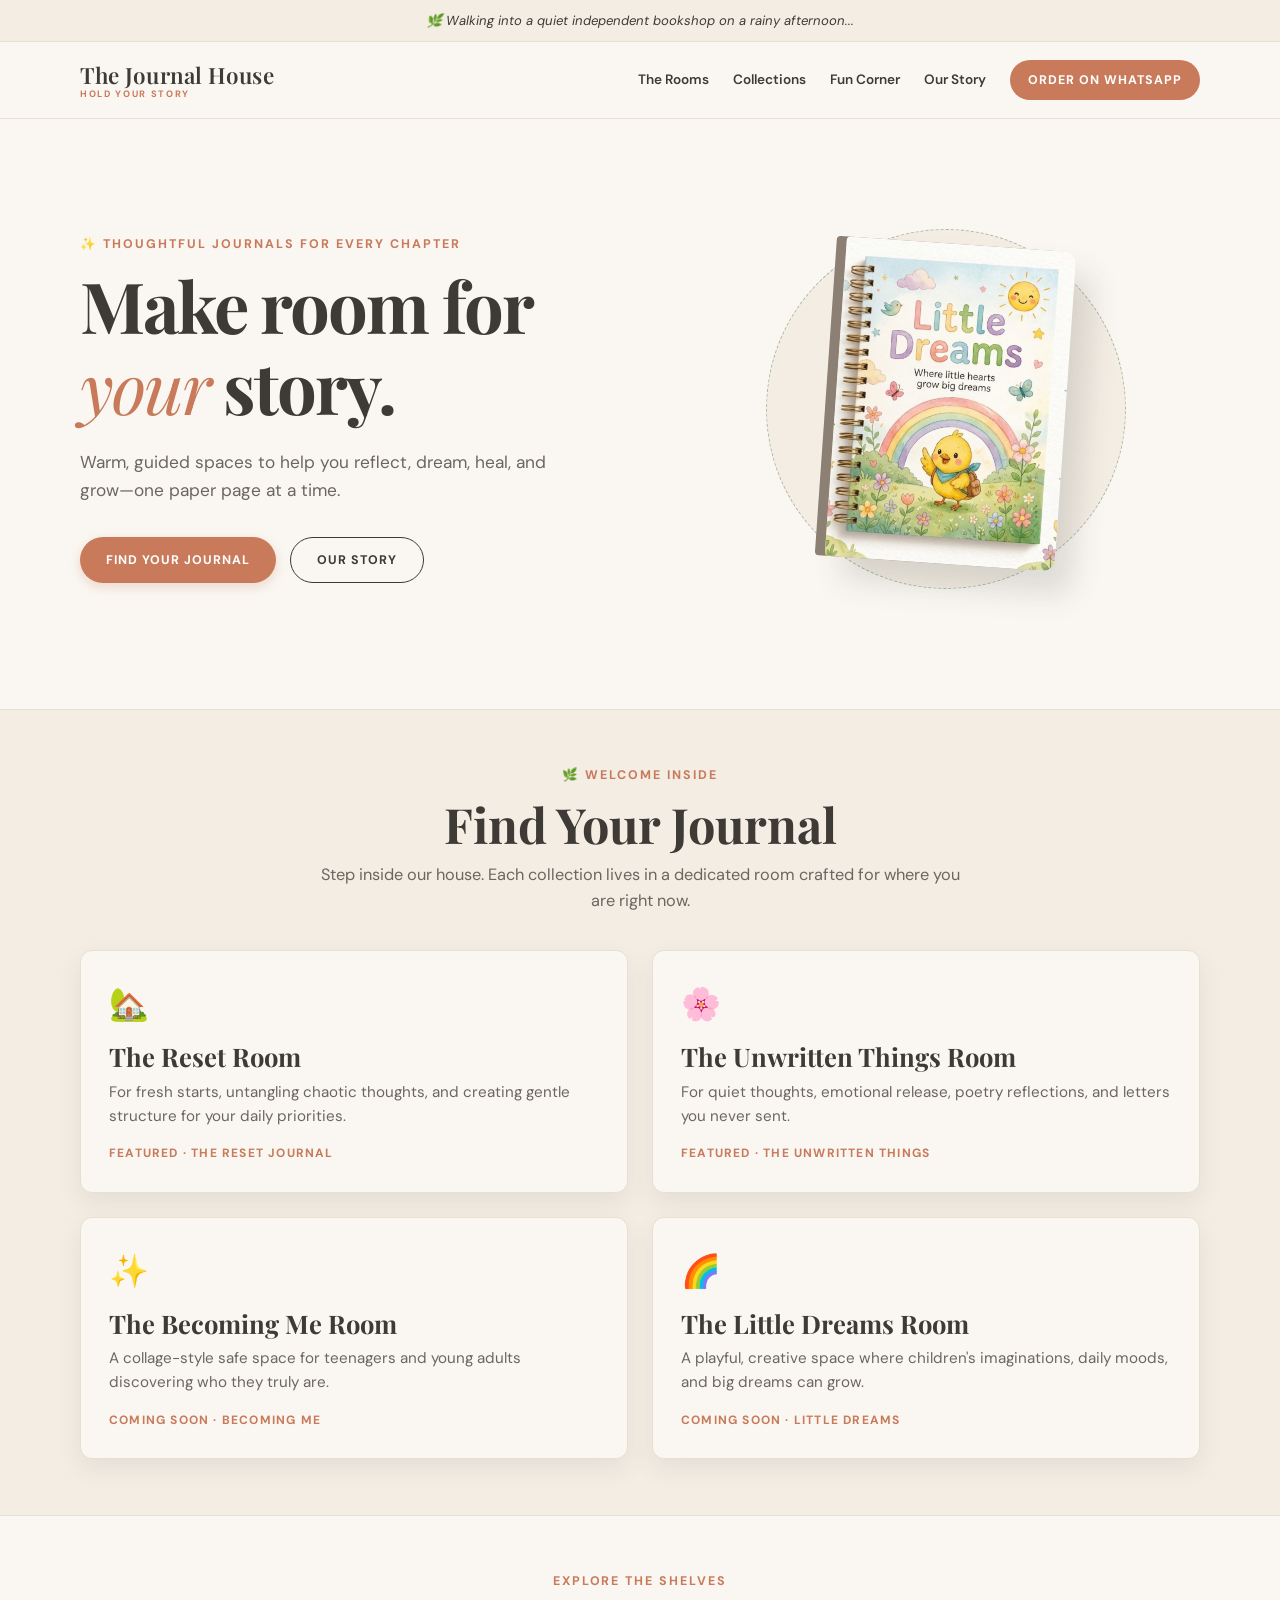
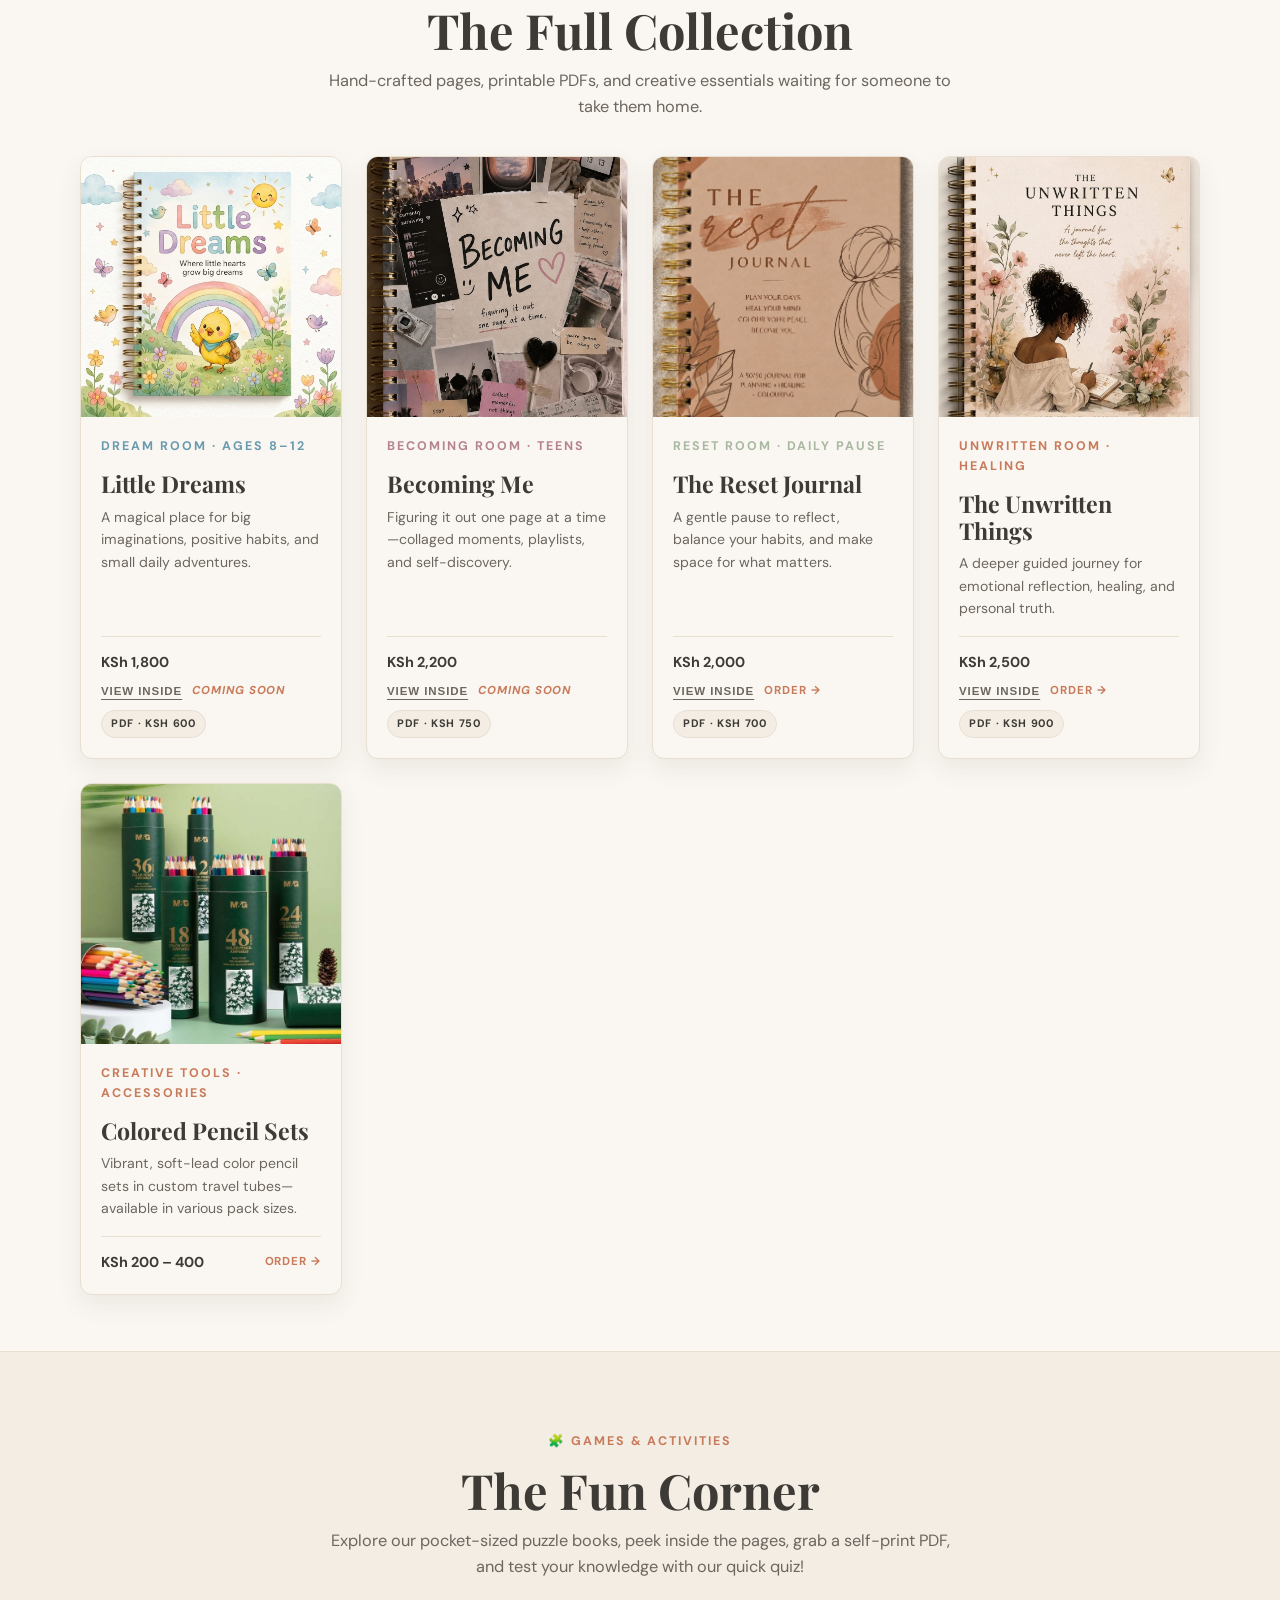
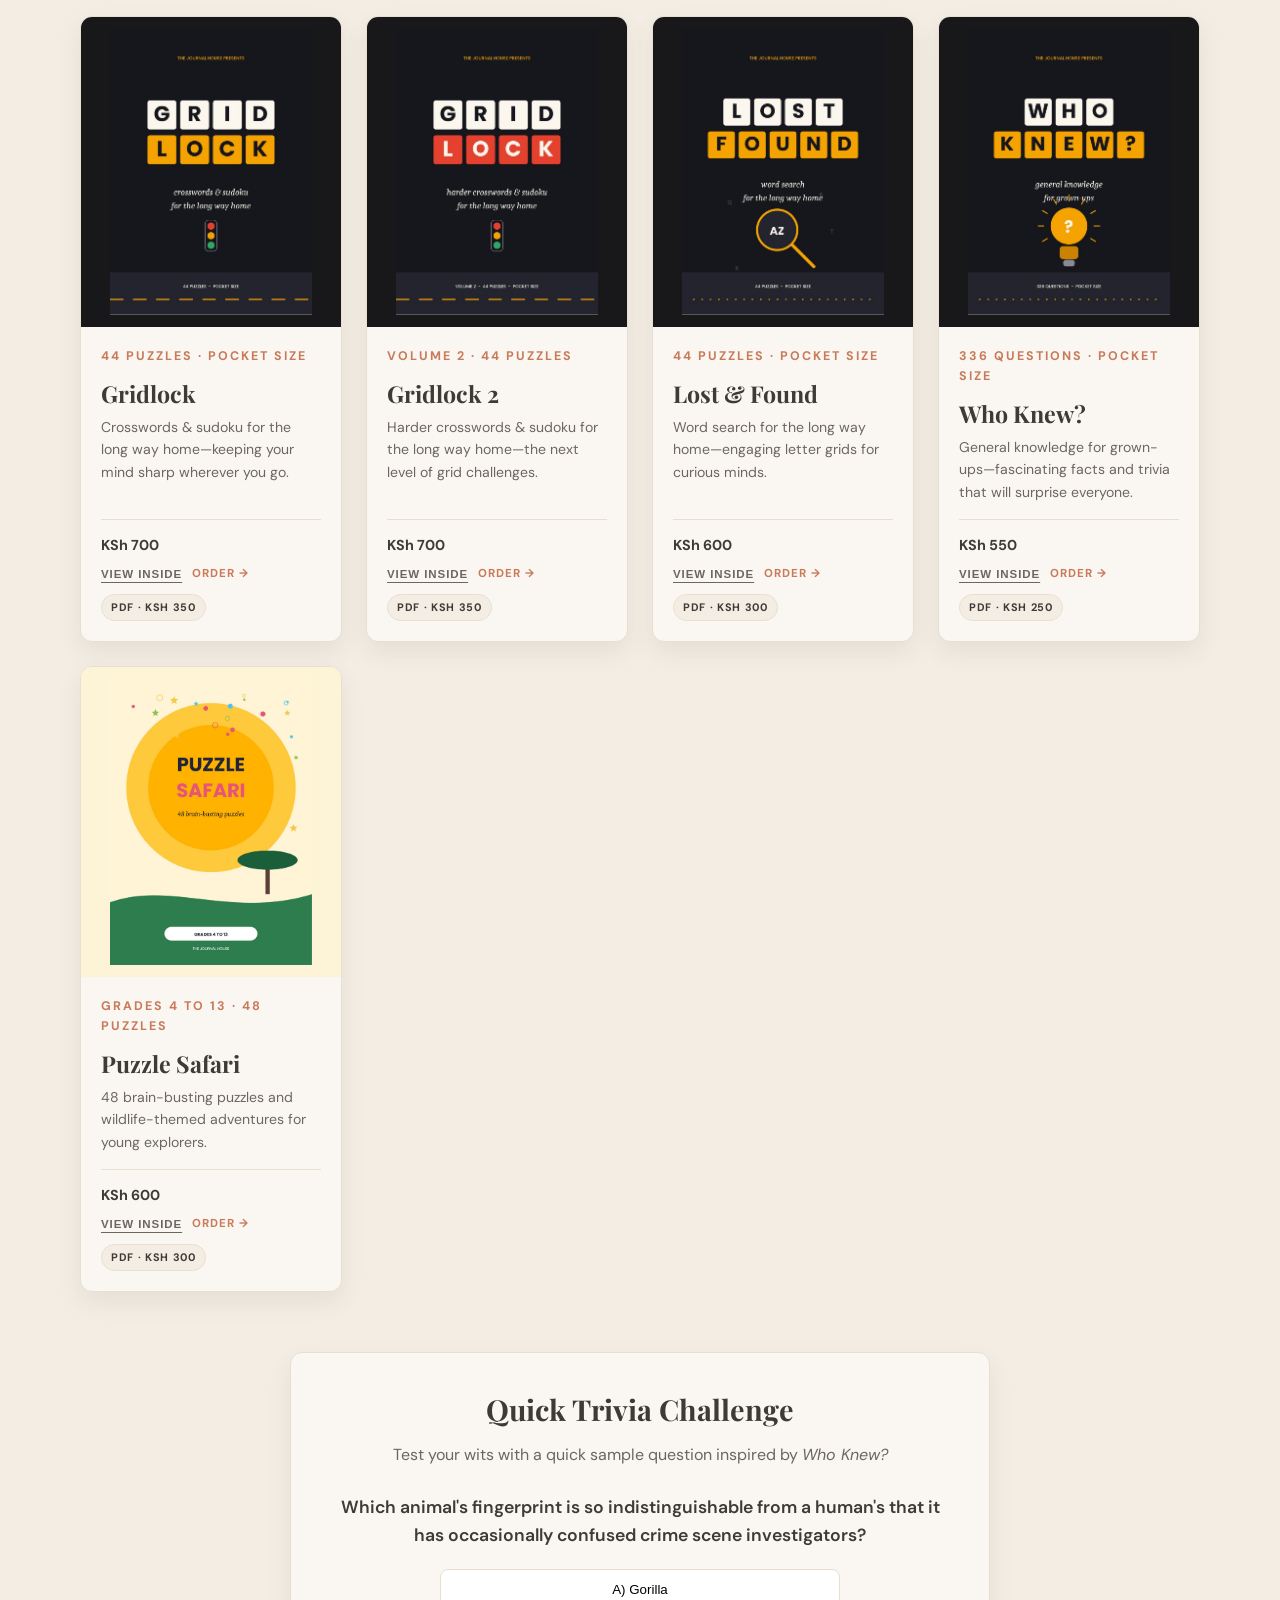
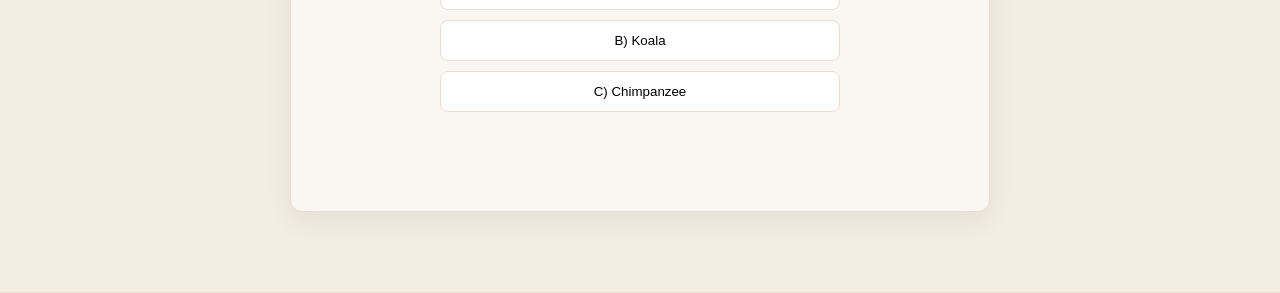
==== commit e2ed89e7: "Update index.html" ====
--- a/index.html
+++ b/index.html
@@ -155,7 +155,7 @@
     .collections { background: var(--bg-ivory); }
     .products { 
       display: grid; 
-      grid-template-columns: repeat(auto-fit, minmax(240px, 1fr)); 
+      grid-template-columns: repeat(auto-fit, minmax(250px, 1fr)); 
       gap: 24px; 
     }
     .product { 
@@ -194,12 +194,33 @@
     .product-copy { padding: 20px; flex-grow: 1; display: flex; flex-direction: column; }
     .product h3 { margin-top: 4px; font-size: 1.45rem; }
     .product p { min-height: 42px; margin: 8px 0 16px; color: var(--text-muted); font-size: .88rem; }
-    .product-footer { display: flex; justify-content: space-between; align-items: center; gap: 8px; padding-top: 14px; border-top: 1px solid var(--border-line); margin-top: auto; }
+    .product-footer { display: flex; justify-content: space-between; align-items: center; flex-wrap: wrap; gap: 8px; padding-top: 14px; border-top: 1px solid var(--border-line); margin-top: auto; }
     .price { font-weight: 700; font-size: .9rem; color: var(--charcoal); }
-    .actions-group { display: flex; gap: 10px; align-items: center; }
+    .actions-group { display: flex; flex-wrap: wrap; gap: 10px; align-items: center; }
     .preview-btn { background: none; border: none; color: var(--text-muted); font-size: .72rem; font-weight: 700; letter-spacing: .08em; text-transform: uppercase; cursor: pointer; padding: 0; text-decoration: underline; text-underline-offset: 4px; }
     .preview-btn:hover { color: var(--terracotta); }
     .text-link { color: var(--terracotta); font-size: .72rem; font-weight: 700; letter-spacing: .08em; text-decoration: none; text-transform: uppercase; }
+    .text-link:hover { text-decoration: underline; text-underline-offset: 3px; }
+    .pdf-link {
+      display: inline-flex;
+      align-items: center;
+      padding: 4px 9px;
+      border-radius: 999px;
+      background: var(--bg-linen);
+      border: 1px solid var(--border-line);
+      color: var(--charcoal);
+      font-size: .68rem;
+      font-weight: 700;
+      letter-spacing: .06em;
+      text-decoration: none;
+      text-transform: uppercase;
+      transition: all .2s ease;
+    }
+    .pdf-link:hover {
+      background: var(--charcoal);
+      border-color: var(--charcoal);
+      color: #fff;
+    }
     
     .coming-soon-text { color: var(--terracotta); font-size: .72rem; font-weight: 700; letter-spacing: .08em; text-transform: uppercase; font-style: italic; }
     .button.disabled { background: var(--border-line); color: var(--text-muted); cursor: not-allowed; box-shadow: none; }
@@ -214,6 +235,7 @@
     .preview-body { display: grid; grid-template-columns: 1.1fr 0.9fr; gap: 26px; align-items: center; }
     .preview-page-img { width: 100%; max-height: 480px; object-fit: contain; border: 1px solid var(--border-line); border-radius: 8px; background: var(--bg-linen); }
     .preview-details p { color: var(--text-muted); font-size: .95rem; margin-bottom: 22px; }
+    .modal-actions { display: flex; flex-wrap: wrap; gap: 12px; align-items: center; }
 
     /* Full-width "What's Inside" Sheet Modal for Fun Corner */
     .preview-body-sheet { display: flex; flex-direction: column; gap: 20px; align-items: center; text-align: center; }
@@ -361,7 +383,7 @@
         <div class="intro">
           <p class="eyebrow">Explore The Shelves</p>
           <h2>The Full Collection</h2>
-          <p>Hand-crafted pages and creative essentials waiting for someone to take them home.</p>
+          <p>Hand-crafted pages, printable PDFs, and creative essentials waiting for someone to take them home.</p>
         </div>
         <div class="products">
           
@@ -379,6 +401,7 @@
                 <div class="actions-group">
                   <button class="preview-btn" onclick="openModal('modal-dreams')">View Inside</button>
                   <span class="coming-soon-text">Coming Soon</span>
+                  <a class="pdf-link" href="https://wa.me/254748796945?text=Hello%20The%20Journal%20House%2C%20I%27d%20like%20to%20get%20the%20PDF%20%28self-print%29%20of%20Little%20Dreams." target="_blank" rel="noopener">PDF · KSh 600</a>
                 </div>
               </div>
             </div>
@@ -398,6 +421,7 @@
                 <div class="actions-group">
                   <button class="preview-btn" onclick="openModal('modal-becoming')">View Inside</button>
                   <span class="coming-soon-text">Coming Soon</span>
+                  <a class="pdf-link" href="https://wa.me/254748796945?text=Hello%20The%20Journal%20House%2C%20I%27d%20like%20to%20get%20the%20PDF%20%28self-print%29%20of%20Becoming%20Me." target="_blank" rel="noopener">PDF · KSh 750</a>
                 </div>
               </div>
             </div>
@@ -416,7 +440,8 @@
                 <span class="price">KSh 2,000</span>
                 <div class="actions-group">
                   <button class="preview-btn" onclick="openModal('modal-reset')">View Inside</button>
-                  <a class="text-link" href="https://wa.me/254748796945?text=Hello%20The%20Journal%20House%2C%20I%27d%20like%20to%20order%20The%20Reset%20Journal." target="_blank" rel="noopener">Order →</a>
+                  <a class="text-link" href="https://wa.me/254748796945?text=Hello%20The%20Journal%20House%2C%20I%27d%20like%20to%20order%20The%20Reset%20Journal%20%28Physical%29." target="_blank" rel="noopener">Order →</a>
+                  <a class="pdf-link" href="https://wa.me/254748796945?text=Hello%20The%20Journal%20House%2C%20I%27d%20like%20to%20get%20the%20PDF%20%28self-print%29%20of%20The%20Reset%20Journal." target="_blank" rel="noopener">PDF · KSh 700</a>
                 </div>
               </div>
             </div>
@@ -435,7 +460,8 @@
                 <span class="price">KSh 2,500</span>
                 <div class="actions-group">
                   <button class="preview-btn" onclick="openModal('modal-unwritten')">View Inside</button>
-                  <a class="text-link" href="https://wa.me/254748796945?text=Hello%20The%20Journal%20House%2C%20I%27d%20like%20to%20order%20The%20Unwritten%20Things%20journal." target="_blank" rel="noopener">Order →</a>
+                  <a class="text-link" href="https://wa.me/254748796945?text=Hello%20The%20Journal%20House%2C%20I%27d%20like%20to%20order%20The%20Unwritten%20Things%20journal%20%28Physical%29." target="_blank" rel="noopener">Order →</a>
+                  <a class="pdf-link" href="https://wa.me/254748796945?text=Hello%20The%20Journal%20House%2C%20I%27d%20like%20to%20get%20the%20PDF%20%28self-print%29%20of%20The%20Unwritten%20Things." target="_blank" rel="noopener">PDF · KSh 900</a>
                 </div>
               </div>
             </div>
@@ -469,7 +495,7 @@
         <div class="intro">
           <p class="eyebrow">🧩 Games & Activities</p>
           <h2>The Fun Corner</h2>
-          <p>Explore our pocket-sized puzzle books, peek inside the pages, and test your knowledge with our quick quiz!</p>
+          <p>Explore our pocket-sized puzzle books, peek inside the pages, grab a self-print PDF, and test your knowledge with our quick quiz!</p>
         </div>
 
         <!-- Books Grid -->
@@ -488,7 +514,8 @@
                 <span class="price">KSh 700</span>
                 <div class="actions-group">
                   <button class="preview-btn" onclick="openModal('modal-gridlock')">View Inside</button>
-                  <a class="text-link" href="https://wa.me/254748796945?text=Hello%20The%20Journal%20House%2C%20I%27d%20like%20to%20order%20Gridlock." target="_blank" rel="noopener">Order →</a>
+                  <a class="text-link" href="https://wa.me/254748796945?text=Hello%20The%20Journal%20House%2C%20I%27d%20like%20to%20order%20Gridlock%20%28Physical%29." target="_blank" rel="noopener">Order →</a>
+                  <a class="pdf-link" href="https://wa.me/254748796945?text=Hello%20The%20Journal%20House%2C%20I%27d%20like%20to%20get%20the%20PDF%20%28self-print%29%20of%20Gridlock." target="_blank" rel="noopener">PDF · KSh 350</a>
                 </div>
               </div>
             </div>
@@ -507,7 +534,8 @@
                 <span class="price">KSh 700</span>
                 <div class="actions-group">
                   <button class="preview-btn" onclick="openModal('modal-gridlock-2')">View Inside</button>
-                  <a class="text-link" href="https://wa.me/254748796945?text=Hello%20The%20Journal%20House%2C%20I%27d%20like%20to%20order%20Gridlock%202." target="_blank" rel="noopener">Order →</a>
+                  <a class="text-link" href="https://wa.me/254748796945?text=Hello%20The%20Journal%20House%2C%20I%27d%20like%20to%20order%20Gridlock%202%20%28Physical%29." target="_blank" rel="noopener">Order →</a>
+                  <a class="pdf-link" href="https://wa.me/254748796945?text=Hello%20The%20Journal%20House%2C%20I%27d%20like%20to%20get%20the%20PDF%20%28self-print%29%20of%20Gridlock%202." target="_blank" rel="noopener">PDF · KSh 350</a>
                 </div>
               </div>
             </div>
@@ -526,7 +554,8 @@
                 <span class="price">KSh 600</span>
                 <div class="actions-group">
                   <button class="preview-btn" onclick="openModal('modal-lost-found')">View Inside</button>
-                  <a class="text-link" href="https://wa.me/254748796945?text=Hello%20The%20Journal%20House%2C%20I%27d%20like%20to%20order%20Lost%20%26%20Found." target="_blank" rel="noopener">Order →</a>
+                  <a class="text-link" href="https://wa.me/254748796945?text=Hello%20The%20Journal%20House%2C%20I%27d%20like%20to%20order%20Lost%20%26%20Found%20%28Physical%29." target="_blank" rel="noopener">Order →</a>
+                  <a class="pdf-link" href="https://wa.me/254748796945?text=Hello%20The%20Journal%20House%2C%20I%27d%20like%20to%20get%20the%20PDF%20%28self-print%29%20of%20Lost%20%26%20Found." target="_blank" rel="noopener">PDF · KSh 300</a>
                 </div>
               </div>
             </div>
@@ -545,7 +574,8 @@
                 <span class="price">KSh 550</span>
                 <div class="actions-group">
                   <button class="preview-btn" onclick="openModal('modal-who-knew')">View Inside</button>
-                  <a class="text-link" href="https://wa.me/254748796945?text=Hello%20The%20Journal%20House%2C%20I%27d%20like%20to%20order%20Who%20Knew%3F." target="_blank" rel="noopener">Order →</a>
+                  <a class="text-link" href="https://wa.me/254748796945?text=Hello%20The%20Journal%20House%2C%20I%27d%20like%20to%20order%20Who%20Knew%3F%20%28Physical%29." target="_blank" rel="noopener">Order →</a>
+                  <a class="pdf-link" href="https://wa.me/254748796945?text=Hello%20The%20Journal%20House%2C%20I%27d%20like%20to%20get%20the%20PDF%20%28self-print%29%20of%20Who%20Knew%3F." target="_blank" rel="noopener">PDF · KSh 250</a>
                 </div>
               </div>
             </div>
@@ -564,7 +594,8 @@
                 <span class="price">KSh 600</span>
                 <div class="actions-group">
                   <button class="preview-btn" onclick="openModal('modal-puzzle-safari')">View Inside</button>
-                  <a class="text-link" href="https://wa.me/254748796945?text=Hello%20The%20Journal%20House%2C%20I%27d%20like%20to%20order%20Puzzle%20Safari." target="_blank" rel="noopener">Order →</a>
+                  <a class="text-link" href="https://wa.me/254748796945?text=Hello%20The%20Journal%20House%2C%20I%27d%20like%20to%20order%20Puzzle%20Safari%20%28Physical%29." target="_blank" rel="noopener">Order →</a>
+                  <a class="pdf-link" href="https://wa.me/254748796945?text=Hello%20The%20Journal%20House%2C%20I%27d%20like%20to%20get%20the%20PDF%20%28self-print%29%20of%20Puzzle%20Safari." target="_blank" rel="noopener">PDF · KSh 300</a>
                 </div>
               </div>
             </div>
@@ -606,7 +637,10 @@
           <img class="preview-page-img" src="littledreams-preview.png" alt="Little Dreams Interior Page Preview">
           <div class="preview-details">
             <p>Packed with playful activities, color-by-numbers, word searches, daily mood check-ins, and creative drawing prompts designed to inspire young dreamers.</p>
-            <button class="button disabled" disabled>Coming Soon</button>
+            <div class="modal-actions">
+              <button class="button disabled" disabled>Physical Coming Soon</button>
+              <a class="button light" href="https://wa.me/254748796945?text=Hello%20The%20Journal%20House%2C%20I%27d%20like%20to%20get%20the%20PDF%20%28self-print%29%20of%20Little%20Dreams%20%28KSh%20600%29." target="_blank" rel="noopener">Get PDF · KSh 600</a>
+            </div>
           </div>
         </div>
       </div>
@@ -623,7 +657,10 @@
           <img class="preview-page-img" src="becoming-preview.png" alt="Becoming Me Interior Page Preview">
           <div class="preview-details">
             <p>Filled with aesthetic mood boards, monthly playlists, habit trackers, and open reflection spaces designed to help you document your growth journey.</p>
-            <button class="button disabled" disabled>Coming Soon</button>
+            <div class="modal-actions">
+              <button class="button disabled" disabled>Physical Coming Soon</button>
+              <a class="button light" href="https://wa.me/254748796945?text=Hello%20The%20Journal%20House%2C%20I%27d%20like%20to%20get%20the%20PDF%20%28self-print%29%20of%20Becoming%20Me%20%28KSh%20750%29." target="_blank" rel="noopener">Get PDF · KSh 750</a>
+            </div>
           </div>
         </div>
       </div>
@@ -640,7 +677,10 @@
           <img class="preview-page-img" src="reset-preview.jpg" alt="The Reset Journal Interior Page Preview">
           <div class="preview-details">
             <p>Includes weekly reset structures, daily check-ins, coloring pages, and financial tracking layouts to help you slow down and focus on essential priorities.</p>
-            <a class="button" href="https://wa.me/254748796945?text=Hello%20The%20Journal%20House%2C%20I%27d%20like%20to%20order%20The%20Reset%20Journal." target="_blank" rel="noopener">Order This Journal</a>
+            <div class="modal-actions">
+              <a class="button" href="https://wa.me/254748796945?text=Hello%20The%20Journal%20House%2C%20I%27d%20like%20to%20order%20The%20Reset%20Journal%20%28Physical%29." target="_blank" rel="noopener">Order Physical · KSh 2,000</a>
+              <a class="button light" href="https://wa.me/254748796945?text=Hello%20The%20Journal%20House%2C%20I%27d%20like%20to%20get%20the%20PDF%20%28self-print%29%20of%20The%20Reset%20Journal%20%28KSh%20700%29." target="_blank" rel="noopener">Get PDF · KSh 700</a>
+            </div>
           </div>
         </div>
       </div>
@@ -657,7 +697,10 @@
           <img class="preview-page-img" src="unwritten-preview.jpg" alt="The Unwritten Things Interior Page Preview">
           <div class="preview-details">
             <p>Features deep poetry reflections, 'Letters Never Sent' writing prompts, personal check-ins, and gentle spaces created for emotional release and healing.</p>
-            <a class="button" href="https://wa.me/254748796945?text=Hello%20The%20Journal%20House%2C%20I%27d%20like%20to%20order%20The%20Unwritten%20Things%20journal." target="_blank" rel="noopener">Order This Journal</a>
+            <div class="modal-actions">
+              <a class="button" href="https://wa.me/254748796945?text=Hello%20The%20Journal%20House%2C%20I%27d%20like%20to%20order%20The%20Unwritten%20Things%20journal%20%28Physical%29." target="_blank" rel="noopener">Order Physical · KSh 2,500</a>
+              <a class="button light" href="https://wa.me/254748796945?text=Hello%20The%20Journal%20House%2C%20I%27d%20like%20to%20get%20the%20PDF%20%28self-print%29%20of%20The%20Unwritten%20Things%20%28KSh%20900%29." target="_blank" rel="noopener">Get PDF · KSh 900</a>
+            </div>
           </div>
         </div>
       </div>
@@ -668,12 +711,15 @@
       <div class="modal-content">
         <button class="close-modal" onclick="closeModal('modal-gridlock')">&times;</button>
         <div class="preview-header">
-          <span class="eyebrow">What's Inside · KSh 700</span>
+          <span class="eyebrow">What's Inside · Physical KSh 700 / PDF KSh 350</span>
           <h3>Gridlock</h3>
         </div>
         <div class="preview-body-sheet">
           <img class="preview-sheet-img" src="934518.png" alt="What's Inside Gridlock">
-          <a class="button" href="https://wa.me/254748796945?text=Hello%20The%20Journal%20House%2C%20I%27d%20like%20to%20order%20Gridlock." target="_blank" rel="noopener">Order Gridlock →</a>
+          <div class="modal-actions">
+            <a class="button" href="https://wa.me/254748796945?text=Hello%20The%20Journal%20House%2C%20I%27d%20like%20to%20order%20Gridlock%20%28Physical%29." target="_blank" rel="noopener">Order Physical · KSh 700 →</a>
+            <a class="button light" href="https://wa.me/254748796945?text=Hello%20The%20Journal%20House%2C%20I%27d%20like%20to%20get%20the%20PDF%20%28self-print%29%20of%20Gridlock%20%28KSh%20350%29." target="_blank" rel="noopener">Get PDF · KSh 350 →</a>
+          </div>
         </div>
       </div>
     </div>
@@ -682,12 +728,15 @@
       <div class="modal-content">
         <button class="close-modal" onclick="closeModal('modal-gridlock-2')">&times;</button>
         <div class="preview-header">
-          <span class="eyebrow">What's Inside · KSh 700</span>
+          <span class="eyebrow">What's Inside · Physical KSh 700 / PDF KSh 350</span>
           <h3>Gridlock 2</h3>
         </div>
         <div class="preview-body-sheet">
           <img class="preview-sheet-img" src="934519.png" alt="What's Inside Gridlock 2">
-          <a class="button" href="https://wa.me/254748796945?text=Hello%20The%20Journal%20House%2C%20I%27d%20like%20to%20order%20Gridlock%202." target="_blank" rel="noopener">Order Gridlock 2 →</a>
+          <div class="modal-actions">
+            <a class="button" href="https://wa.me/254748796945?text=Hello%20The%20Journal%20House%2C%20I%27d%20like%20to%20order%20Gridlock%202%20%28Physical%29." target="_blank" rel="noopener">Order Physical · KSh 700 →</a>
+            <a class="button light" href="https://wa.me/254748796945?text=Hello%20The%20Journal%20House%2C%20I%27d%20like%20to%20get%20the%20PDF%20%28self-print%29%20of%20Gridlock%202%20%28KSh%20350%29." target="_blank" rel="noopener">Get PDF · KSh 350 →</a>
+          </div>
         </div>
       </div>
     </div>
@@ -696,133 +745,19 @@
       <div class="modal-content">
         <button class="close-modal" onclick="closeModal('modal-lost-found')">&times;</button>
         <div class="preview-header">
-          <span class="eyebrow">What's Inside · KSh 600</span>
+          <span class="eyebrow">What's Inside · Physical KSh 600 / PDF KSh 300</span>
           <h3>Lost & Found</h3>
         </div>
         <div class="preview-body-sheet">
           <img class="preview-sheet-img" src="934520.png" alt="What's Inside Lost & Found">
-          <a class="button" href="https://wa.me/254748796945?text=Hello%20The%20Journal%20House%2C%20I%27d%20like%20to%20order%20Lost%20%26%20Found." target="_blank" rel="noopener">Order Lost & Found →</a>
+          <div class="modal-actions">
+            <a class="button" href="https://wa.me/254748796945?text=Hello%20The%20Journal%20House%2C%20I%27d%20like%20to%20order%20Lost%20%26%20Found%20%28Physical%29." target="_blank" rel="noopener">Order Physical · KSh 600 →</a>
+            <a class="button light" href="https://wa.me/254748796945?text=Hello%20The%20Journal%20House%2C%20I%27d%20like%20to%20get%20the%20PDF%20%28self-print%29%20of%20Lost%20%26%20Found%20%28KSh%20300%29." target="_blank" rel="noopener">Get PDF · KSh 300 →</a>
+          </div>
         </div>
       </div>
     </div>
 
     <div id="modal-who-knew" class="modal">
       <div class="modal-content">
-        <button class="close-modal" onclick="closeModal('modal-who-knew')">&times;</button>
-        <div class="preview-header">
-          <span class="eyebrow">What's Inside · KSh 550</span>
-          <h3>Who Knew?</h3>
-        </div>
-        <div class="preview-body-sheet">
-          <img class="preview-sheet-img" src="934521.png" alt="What's Inside Who Knew?">
-          <a class="button" href="https://wa.me/254748796945?text=Hello%20The%20Journal%20House%2C%20I%27d%20like%20to%20order%20Who%20Knew%3F." target="_blank" rel="noopener">Order Who Knew? →</a>
-        </div>
-      </div>
-    </div>
-
-    <div id="modal-puzzle-safari" class="modal">
-      <div class="modal-content">
-        <button class="close-modal" onclick="closeModal('modal-puzzle-safari')">&times;</button>
-        <div class="preview-header">
-          <span class="eyebrow">What's Inside · KSh 600</span>
-          <h3>Puzzle Safari</h3>
-        </div>
-        <div class="preview-body-sheet">
-          <img class="preview-sheet-img" src="934522.png" alt="What's Inside Puzzle Safari">
-          <a class="button" href="https://wa.me/254748796945?text=Hello%20The%20Journal%20House%2C%20I%27d%20like%20to%20order%20Puzzle%20Safari." target="_blank" rel="noopener">Order Puzzle Safari →</a>
-        </div>
-      </div>
-    </div>
-
-    <!-- Story Section -->
-    <section id="our-story">
-      <div class="wrap about-grid">
-        <p class="quote">“Journaling is more than writing. It’s healing, remembering, dreaming, and becoming.”</p>
-        <div class="about-copy">
-          <p class="eyebrow">Our Story</p>
-          <h2>Every page is an invitation.</h2>
-          <p>At The Journal House, we believe everybody deserves a beautiful, warm space to put their thoughts into words. Our journals are created like home for every chapter of life.</p>
-          <a class="text-link" href="https://wa.me/254748796945?text=Hello%20The%20Journal%20House%2C%20I%20have%20a%20question." target="_blank" rel="noopener">Ask us a question on WhatsApp →</a>
-        </div>
-      </div>
-    </section>
-
-    <!-- Mailing List -->
-    <section id="join" class="join">
-      <div class="wrap join-grid">
-        <div>
-          <p class="eyebrow">Stay Close</p>
-          <h2>A little inspiration,<br>straight to your inbox.</h2>
-          <p>Join our quiet mailing list for new releases, gentle prompts, and warm notes.</p>
-        </div>
-        <form class="signup" onsubmit="joinList(event)">
-          <input id="email" type="email" placeholder="Your email address" required aria-label="Your email address">
-          <button type="submit">Join list →</button>
-        </form>
-      </div>
-    </section>
-  </main>
-
-  <footer>
-    <div class="wrap foot">
-      <div>
-        <strong>The Journal House</strong>
-        <span class="foot-quote">Every story deserves a home.</span>
-      </div>
-      <span>© 2026 The Journal House. All rights reserved.</span>
-      <a href="https://wa.me/254748796945" target="_blank" rel="noopener">WhatsApp: 0748 796 945</a>
-    </div>
-  </footer>
-
-  <script>
-    let currentHeroIdx = 0;
-    const heroCards = document.querySelectorAll('.journal-card');
-    
-    function nextHeroJournal() {
-      if (!heroCards.length) return;
-      heroCards[currentHeroIdx].classList.remove('active');
-      currentHeroIdx = (currentHeroIdx + 1) % heroCards.length;
-      heroCards[currentHeroIdx].classList.add('active');
-    }
-
-    setInterval(nextHeroJournal, 3500);
-
-    function joinList(event) { 
-      event.preventDefault(); 
-      const email = document.getElementById('email').value; 
-      window.open('https://wa.me/254748796945?text=' + encodeURIComponent('Hello The Journal House, I would like to join the mailing list. My email is ' + email), '_blank'); 
-    }
-
-    function openModal(id) {
-      document.getElementById(id).classList.add('active');
-    }
-
-    function closeModal(id) {
-      document.getElementById(id).classList.remove('active');
-    }
-
-    window.onclick = function(event) {
-      if (event.target.classList.contains('modal')) {
-        event.target.classList.remove('active');
-      }
-    }
-
-    function checkAnswer(isCorrect) {
-      const resultEl = document.getElementById('quiz-result');
-      const nextEl = document.getElementById('quiz-next');
-      const buttons = document.querySelectorAll('.quiz-btn');
-      
-      buttons.forEach(btn => btn.disabled = true);
-
-      if (isCorrect) {
-        resultEl.style.color = '#52796F';
-        resultEl.textContent = 'Correct! Koalas have fingerprints nearly identical to human ones.';
-      } else {
-        resultEl.style.color = '#C87A5A';
-        resultEl.textContent = 'Not quite! The correct answer is the Koala.';
-      }
-      nextEl.style.display = 'block';
-    }
-  </script>
-</body>
-</html>
+        <button class="close-modal" onclick="closeModal
